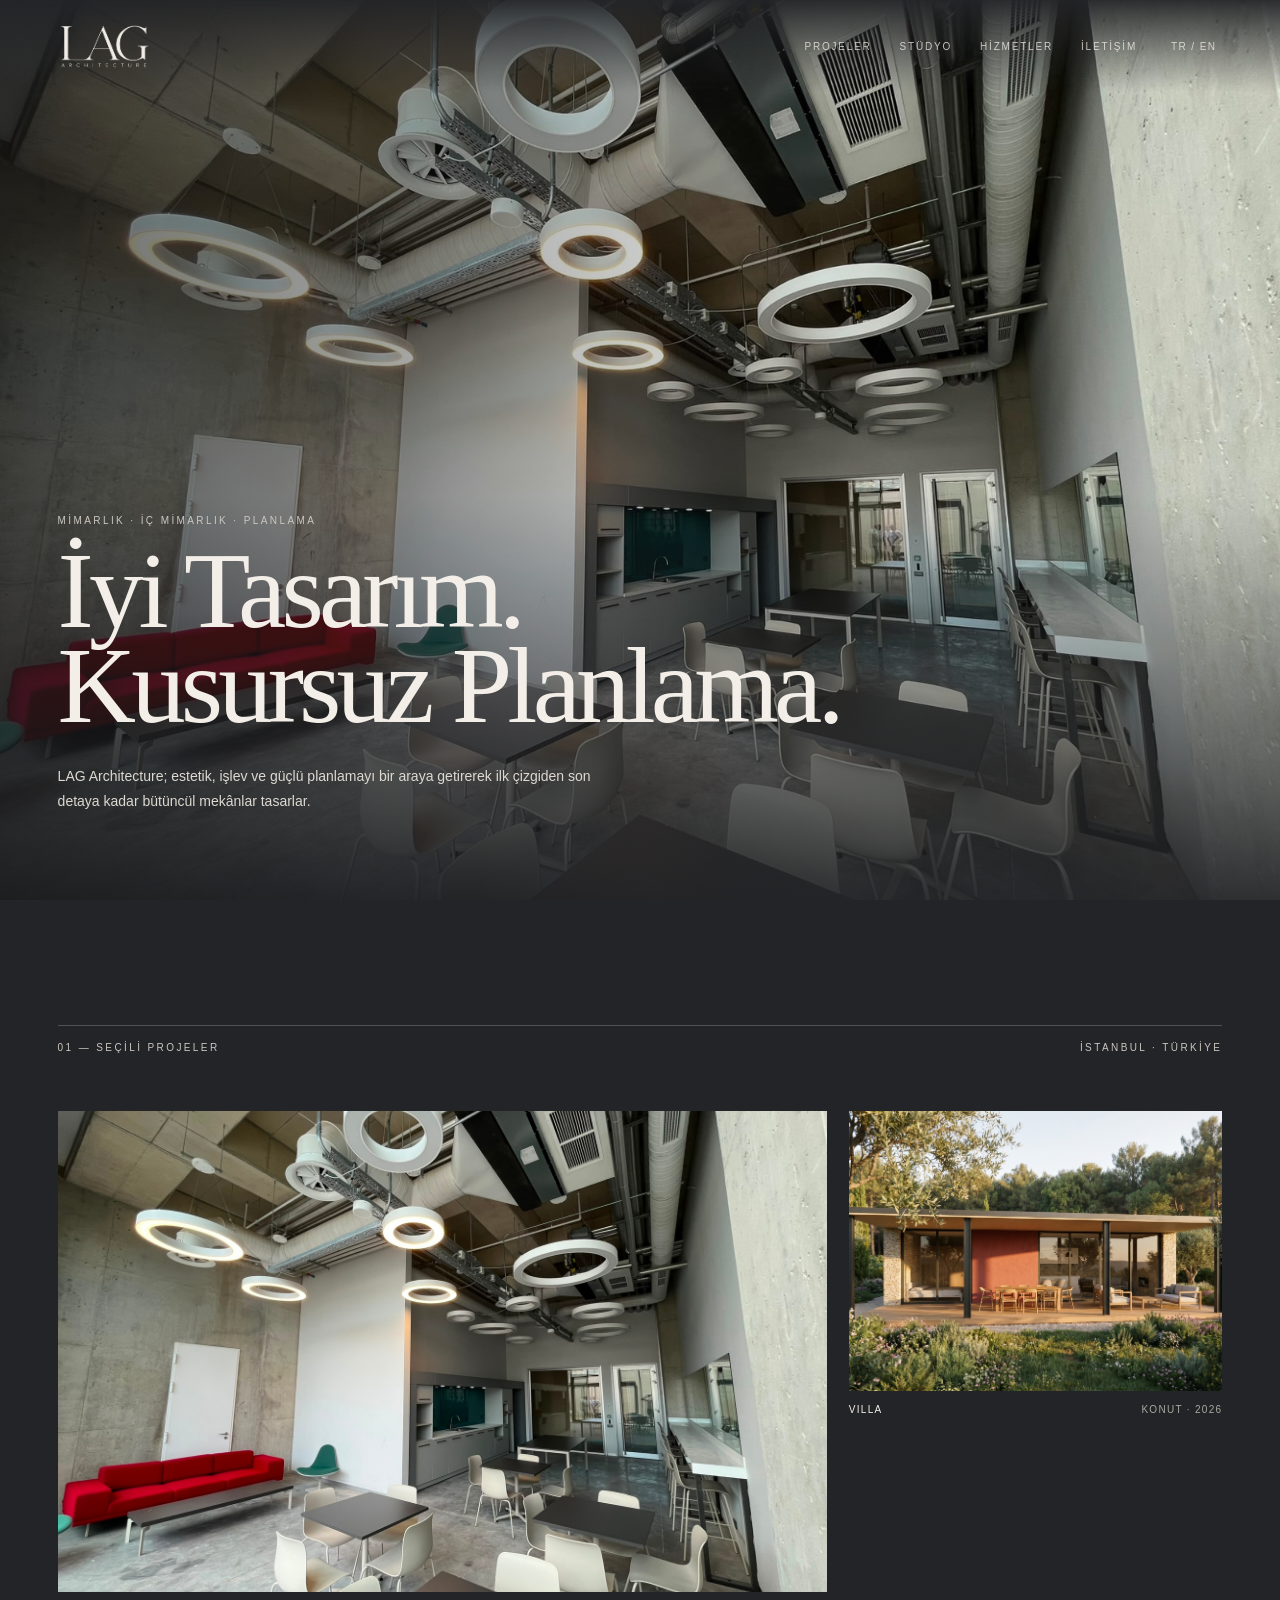
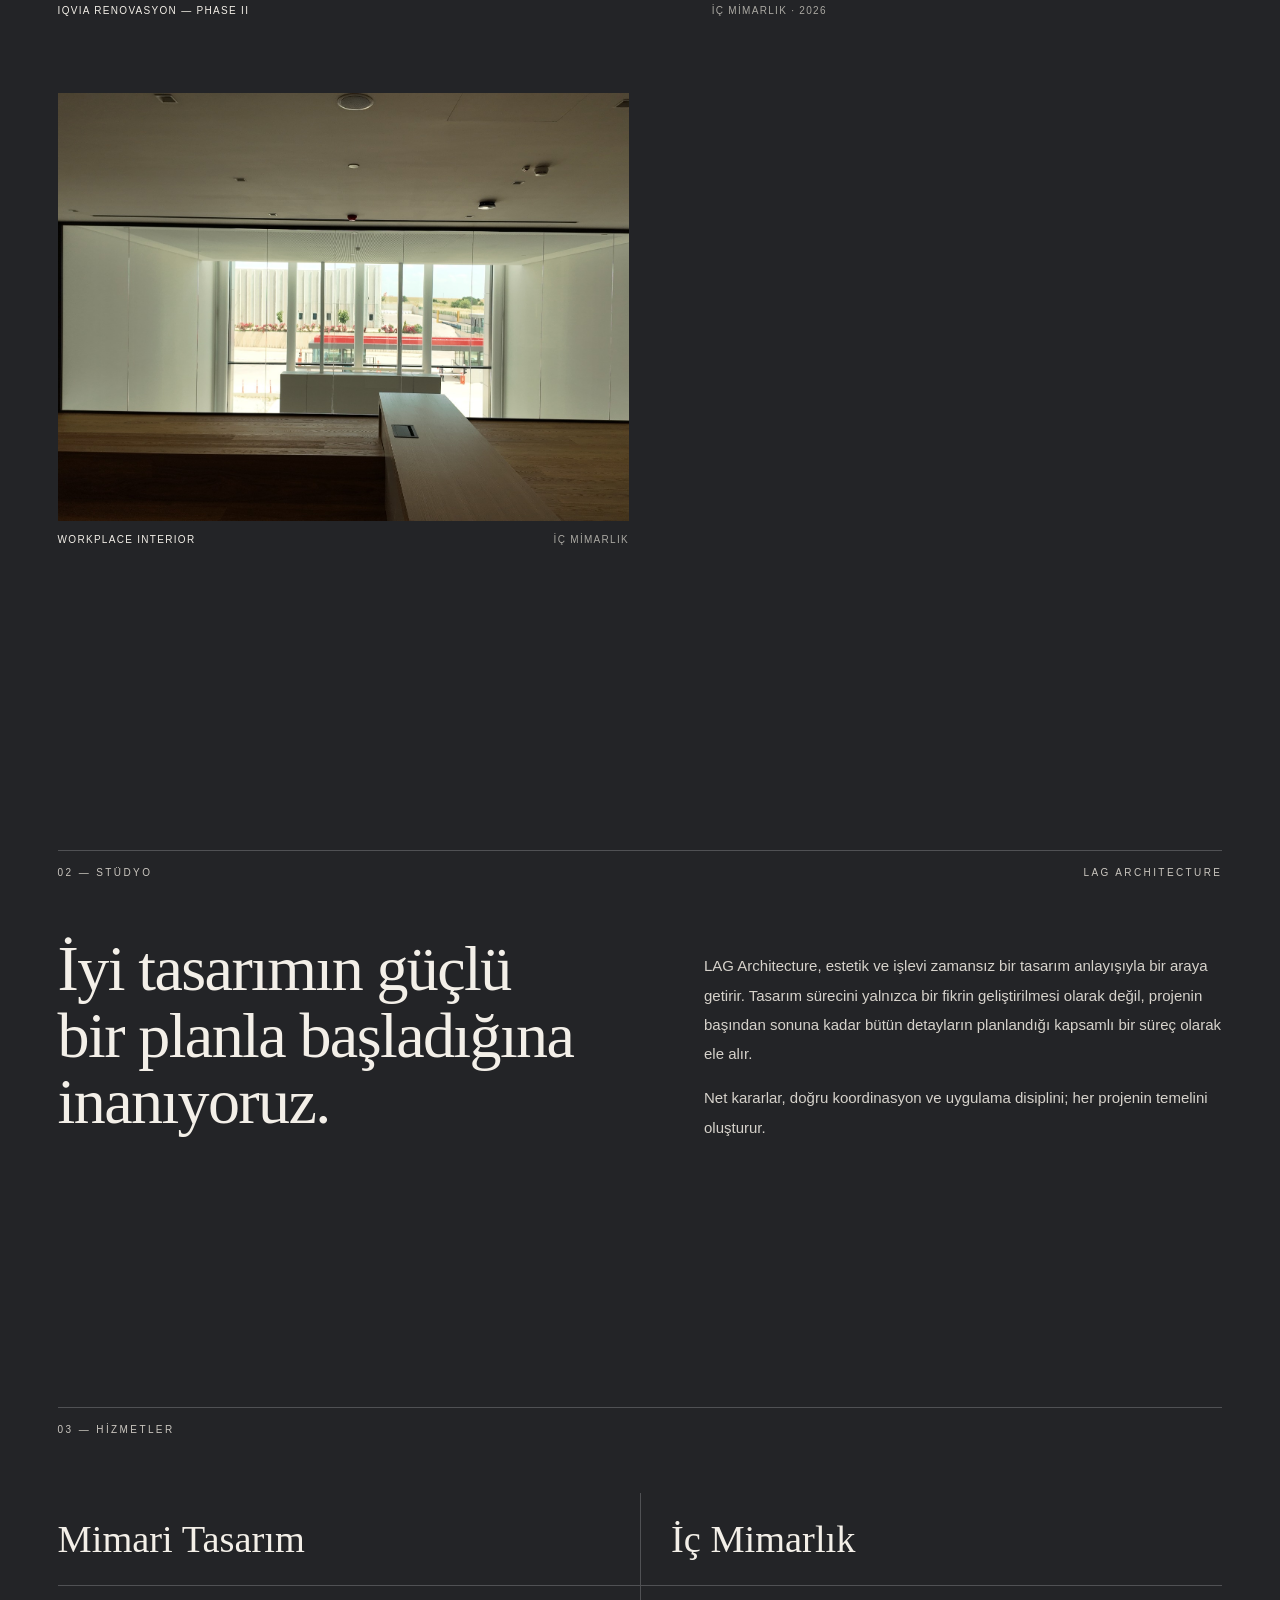
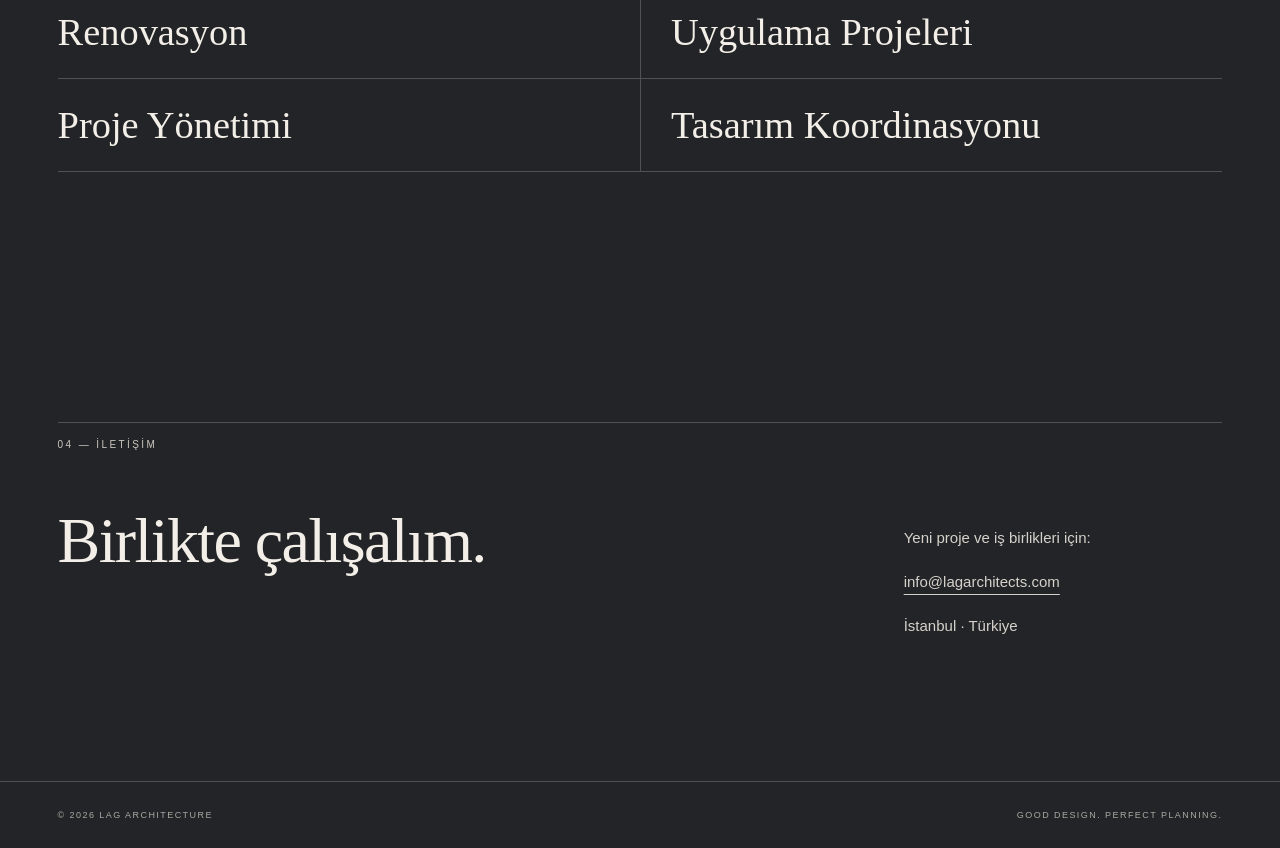
==== index.html @ 7887d141 "Add files via upload" ====
<!doctype html><html lang="tr"><head><meta charset="utf-8"><meta name="viewport" content="width=device-width,initial-scale=1"><title>LAG Architecture — İyi Tasarım. Kusursuz Planlama.</title><meta name="description" content="LAG Architecture — mimari tasarım, iç mimarlık, renovasyon ve proje yönetimi."><link rel="stylesheet" href="styles.css"></head><body>
<header><a class="brand" href="#top"><img src="assets/logo.png" alt="LAG Architecture"></a><nav class="nav"><a href="#projects" data-tr="PROJELER" data-en="PROJECTS">PROJELER</a><a href="#studio" data-tr="STÜDYO" data-en="STUDIO">STÜDYO</a><a href="#services" data-tr="HİZMETLER" data-en="SERVICES">HİZMETLER</a><a href="#contact" data-tr="İLETİŞİM" data-en="CONTACT">İLETİŞİM</a><button class="lang" id="lang">TR / EN</button></nav></header>
<main id="top"><section class="hero"><div class="hero-copy"><div class="kicker" data-tr="MİMARLIK · İÇ MİMARLIK · PLANLAMA" data-en="ARCHITECTURE · INTERIORS · PLANNING">MİMARLIK · İÇ MİMARLIK · PLANLAMA</div><h1 data-tr="İyi Tasarım.<br>Kusursuz Planlama." data-en="Good Design.<br>Perfect Planning.">İyi Tasarım.<br>Kusursuz Planlama.</h1><p data-tr="LAG Architecture; estetik, işlev ve güçlü planlamayı bir araya getirerek ilk çizgiden son detaya kadar bütüncül mekânlar tasarlar." data-en="LAG Architecture brings together aesthetics, function and precise planning to create spaces considered from the first line to the final detail.">LAG Architecture; estetik, işlev ve güçlü planlamayı bir araya getirerek ilk çizgiden son detaya kadar bütüncül mekânlar tasarlar.</p></div></section>
<section class="section" id="projects"><div class="section-head"><span class="label" data-tr="01 — SEÇİLİ PROJELER" data-en="01 — SELECTED PROJECTS">01 — SEÇİLİ PROJELER</span><span class="label">İSTANBUL · TÜRKİYE</span></div><div class="grid">
<a class="project" href="projects/iqvia.html"><figure><img src="assets/iqvia.jpg" alt="IQVIA Renovasyon Projesi"></figure><div class="meta"><span>IQVIA RENOVASYON — PHASE II</span><span data-tr="İÇ MİMARLIK · 2026" data-en="INTERIOR ARCHITECTURE · 2026">İÇ MİMARLIK · 2026</span></div></a>
<a class="project" href="projects/villa.html"><figure><img src="assets/villa.jpg" alt="Villa"></figure><div class="meta"><span>VILLA</span><span data-tr="KONUT · 2026" data-en="RESIDENTIAL · 2026">KONUT · 2026</span></div></a>
<a class="project" href="projects/workplace.html"><figure><img src="assets/interior.jpg" alt="Çalışma alanı"></figure><div class="meta"><span>WORKPLACE INTERIOR</span><span data-tr="İÇ MİMARLIK" data-en="INTERIOR ARCHITECTURE">İÇ MİMARLIK</span></div></a></div></section>
<section class="section" id="studio"><div class="section-head"><span class="label" data-tr="02 — STÜDYO" data-en="02 — STUDIO">02 — STÜDYO</span><span class="label">LAG ARCHITECTURE</span></div><div class="studio"><div class="display" data-tr="İyi tasarımın güçlü bir planla başladığına inanıyoruz." data-en="We believe good design begins with a clear plan.">İyi tasarımın güçlü bir planla başladığına inanıyoruz.</div><div class="copy"><p data-tr="LAG Architecture, estetik ve işlevi zamansız bir tasarım anlayışıyla bir araya getirir. Tasarım sürecini yalnızca bir fikrin geliştirilmesi olarak değil, projenin başından sonuna kadar bütün detayların planlandığı kapsamlı bir süreç olarak ele alır." data-en="LAG Architecture combines aesthetics and function through a timeless approach to design. We see design not only as developing an idea, but as a comprehensive process in which every detail is planned from beginning to completion.">LAG Architecture, estetik ve işlevi zamansız bir tasarım anlayışıyla bir araya getirir. Tasarım sürecini yalnızca bir fikrin geliştirilmesi olarak değil, projenin başından sonuna kadar bütün detayların planlandığı kapsamlı bir süreç olarak ele alır.</p><p data-tr="Net kararlar, doğru koordinasyon ve uygulama disiplini; her projenin temelini oluşturur." data-en="Clear decisions, precise coordination and disciplined execution form the foundation of every project.">Net kararlar, doğru koordinasyon ve uygulama disiplini; her projenin temelini oluşturur.</p></div></div></section>
<section class="section" id="services"><div class="section-head"><span class="label" data-tr="03 — HİZMETLER" data-en="03 — SERVICES">03 — HİZMETLER</span></div><div class="services"><div class="service" data-tr="Mimari Tasarım" data-en="Architecture">Mimari Tasarım</div><div class="service" data-tr="İç Mimarlık" data-en="Interior Architecture">İç Mimarlık</div><div class="service" data-tr="Renovasyon" data-en="Renovation">Renovasyon</div><div class="service" data-tr="Uygulama Projeleri" data-en="Construction Documentation">Uygulama Projeleri</div><div class="service" data-tr="Proje Yönetimi" data-en="Project Management">Proje Yönetimi</div><div class="service" data-tr="Tasarım Koordinasyonu" data-en="Design Coordination">Tasarım Koordinasyonu</div></div></section>
<section class="section" id="contact"><div class="section-head"><span class="label" data-tr="04 — İLETİŞİM" data-en="04 — CONTACT">04 — İLETİŞİM</span></div><div class="contact"><div class="display" data-tr="Birlikte çalışalım." data-en="Let's work together.">Birlikte çalışalım.</div><div class="copy"><p data-tr="Yeni proje ve iş birlikleri için:" data-en="For new projects and collaborations:">Yeni proje ve iş birlikleri için:</p><p><a href="mailto:info@lagarchitects.com">info@lagarchitects.com</a></p><p>İstanbul · Türkiye</p></div></div></section></main><footer class="footer"><span>© 2026 LAG ARCHITECTURE</span><span>GOOD DESIGN. PERFECT PLANNING.</span></footer><script src="site.js"></script></body></html>
---- styles.css ----
:root{--bg:#232427;--paper:#f3efe8;--muted:#aaa8a2;--line:#505154;--pad:4.5vw}*{box-sizing:border-box}html{scroll-behavior:smooth}body{margin:0;background:var(--bg);color:var(--paper);font-family:Arial,Helvetica,sans-serif;font-weight:300}a{color:inherit;text-decoration:none}img{max-width:100%;display:block}header{position:fixed;inset:0 0 auto;z-index:20;height:92px;padding:0 var(--pad);display:flex;align-items:center;justify-content:space-between;background:linear-gradient(180deg,rgba(35,36,39,.95),rgba(35,36,39,0))}.brand{display:flex;align-items:center;gap:14px}.brand img{width:92px;height:72px;object-fit:contain}.nav{display:flex;gap:28px;align-items:center;font-size:10px;letter-spacing:.18em;text-transform:uppercase}.nav a,.lang{opacity:.78}.nav a:hover,.lang:hover{opacity:1}.lang{border:0;background:none;color:inherit;cursor:pointer;font-size:10px;letter-spacing:.14em}.hero{height:100svh;min-height:680px;position:relative;background:url('assets/iqvia.jpg') center/cover}.hero:before{content:"";position:absolute;inset:0;background:linear-gradient(90deg,rgba(20,20,22,.65),rgba(20,20,22,.06) 70%),linear-gradient(0deg,rgba(35,36,39,.92),transparent 45%)}.hero-copy{position:absolute;left:var(--pad);bottom:8vh;max-width:1050px}.kicker,.label{font-size:10px;letter-spacing:.24em;text-transform:uppercase;color:#cbc7c0}.hero h1{font-family:Georgia,serif;font-weight:400;font-size:clamp(48px,8.5vw,128px);letter-spacing:-.045em;line-height:.87;margin:18px 0 30px}.hero p{max-width:560px;line-height:1.8;font-size:14px;color:#ddd9d2}.section{padding:125px var(--pad)}.section-head{display:flex;justify-content:space-between;border-top:1px solid var(--line);padding-top:16px;margin-bottom:58px}.display{font-family:Georgia,serif;font-weight:400;font-size:clamp(34px,5vw,74px);line-height:1.04;letter-spacing:-.025em}.intro{max-width:1000px}.grid{display:grid;grid-template-columns:repeat(12,1fr);gap:22px}.project{grid-column:span 6;margin-bottom:55px}.project:nth-child(3n+1){grid-column:span 8}.project:nth-child(3n+2){grid-column:span 4}.project figure{margin:0;overflow:hidden;background:#1d1e20}.project img{width:100%;aspect-ratio:4/3;object-fit:cover;transition:transform .6s ease,opacity .3s}.project:nth-child(3n+1) img{aspect-ratio:16/10}.project:hover img{transform:scale(1.018);opacity:.88}.meta{display:flex;justify-content:space-between;gap:20px;margin-top:13px;font-size:10px;letter-spacing:.13em;text-transform:uppercase}.meta span:last-child{color:var(--muted);text-align:right}.studio{display:grid;grid-template-columns:1fr 1fr;gap:10vw}.copy{font-size:15px;line-height:1.95;color:#d6d2cb}.services{display:grid;grid-template-columns:1fr 1fr}.service{padding:24px 0;border-bottom:1px solid var(--line);font-family:Georgia,serif;font-size:clamp(22px,3vw,42px)}.service:nth-child(odd){padding-right:30px}.service:nth-child(even){padding-left:30px;border-left:1px solid var(--line)}.contact{display:grid;grid-template-columns:1.4fr .6fr;gap:8vw}.contact a{text-decoration:underline;text-underline-offset:7px}.footer{border-top:1px solid var(--line);padding:28px var(--pad);display:flex;justify-content:space-between;font-size:9px;letter-spacing:.16em;color:var(--muted)}
.project-hero{padding:180px var(--pad) 70px}.project-hero h1{margin:15px 0 28px}.facts{display:flex;gap:35px;flex-wrap:wrap;font-size:10px;letter-spacing:.15em;text-transform:uppercase;color:var(--muted)}.cover{width:100%;height:min(76vw,900px);object-fit:cover}.project-body{display:grid;grid-template-columns:.7fr 1.3fr;gap:10vw}.gallery{padding:0 var(--pad) 120px;display:grid;grid-template-columns:1fr 1fr;gap:22px}.gallery img{width:100%;height:auto}.gallery img:nth-child(3n+1){grid-column:1/-1}.back{display:inline-block;margin-top:30px;font-size:10px;letter-spacing:.18em;text-transform:uppercase}
@media(max-width:760px){:root{--pad:5.5vw}header{height:74px}.brand img{width:70px;height:54px}.brand span{display:none}.nav{gap:12px}.nav a:nth-child(2),.nav a:nth-child(3){display:none}.hero{min-height:620px}.section{padding:90px var(--pad)}.section-head{margin-bottom:40px}.grid,.studio,.services,.contact,.project-body{display:block}.project,.project:nth-child(n){margin-bottom:45px}.project img,.project:nth-child(n) img{aspect-ratio:4/3}.studio>*+*{margin-top:35px}.service:nth-child(n){padding:20px 0;border-left:0}.contact>*+*{margin-top:55px}.gallery{grid-template-columns:1fr;gap:12px;padding-bottom:80px}.gallery img:nth-child(n){grid-column:auto}.footer{flex-direction:column;gap:12px}}
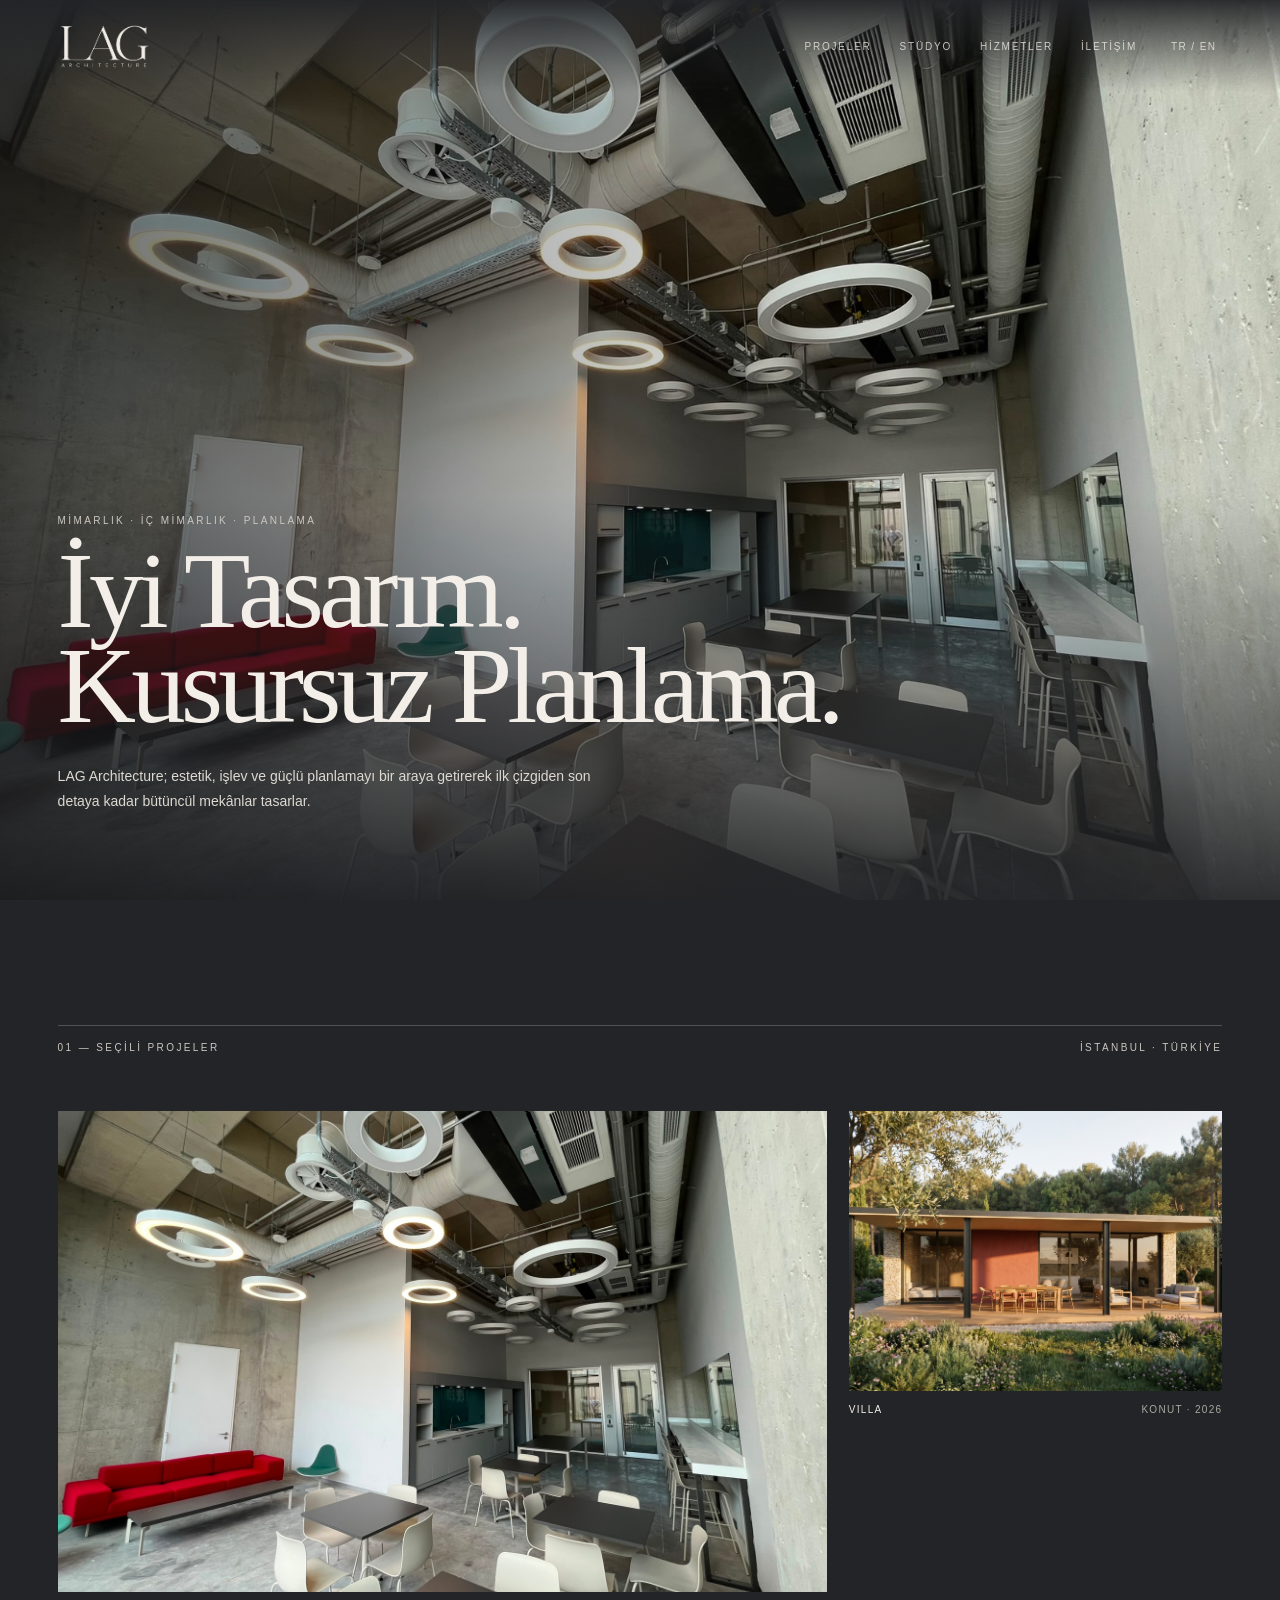
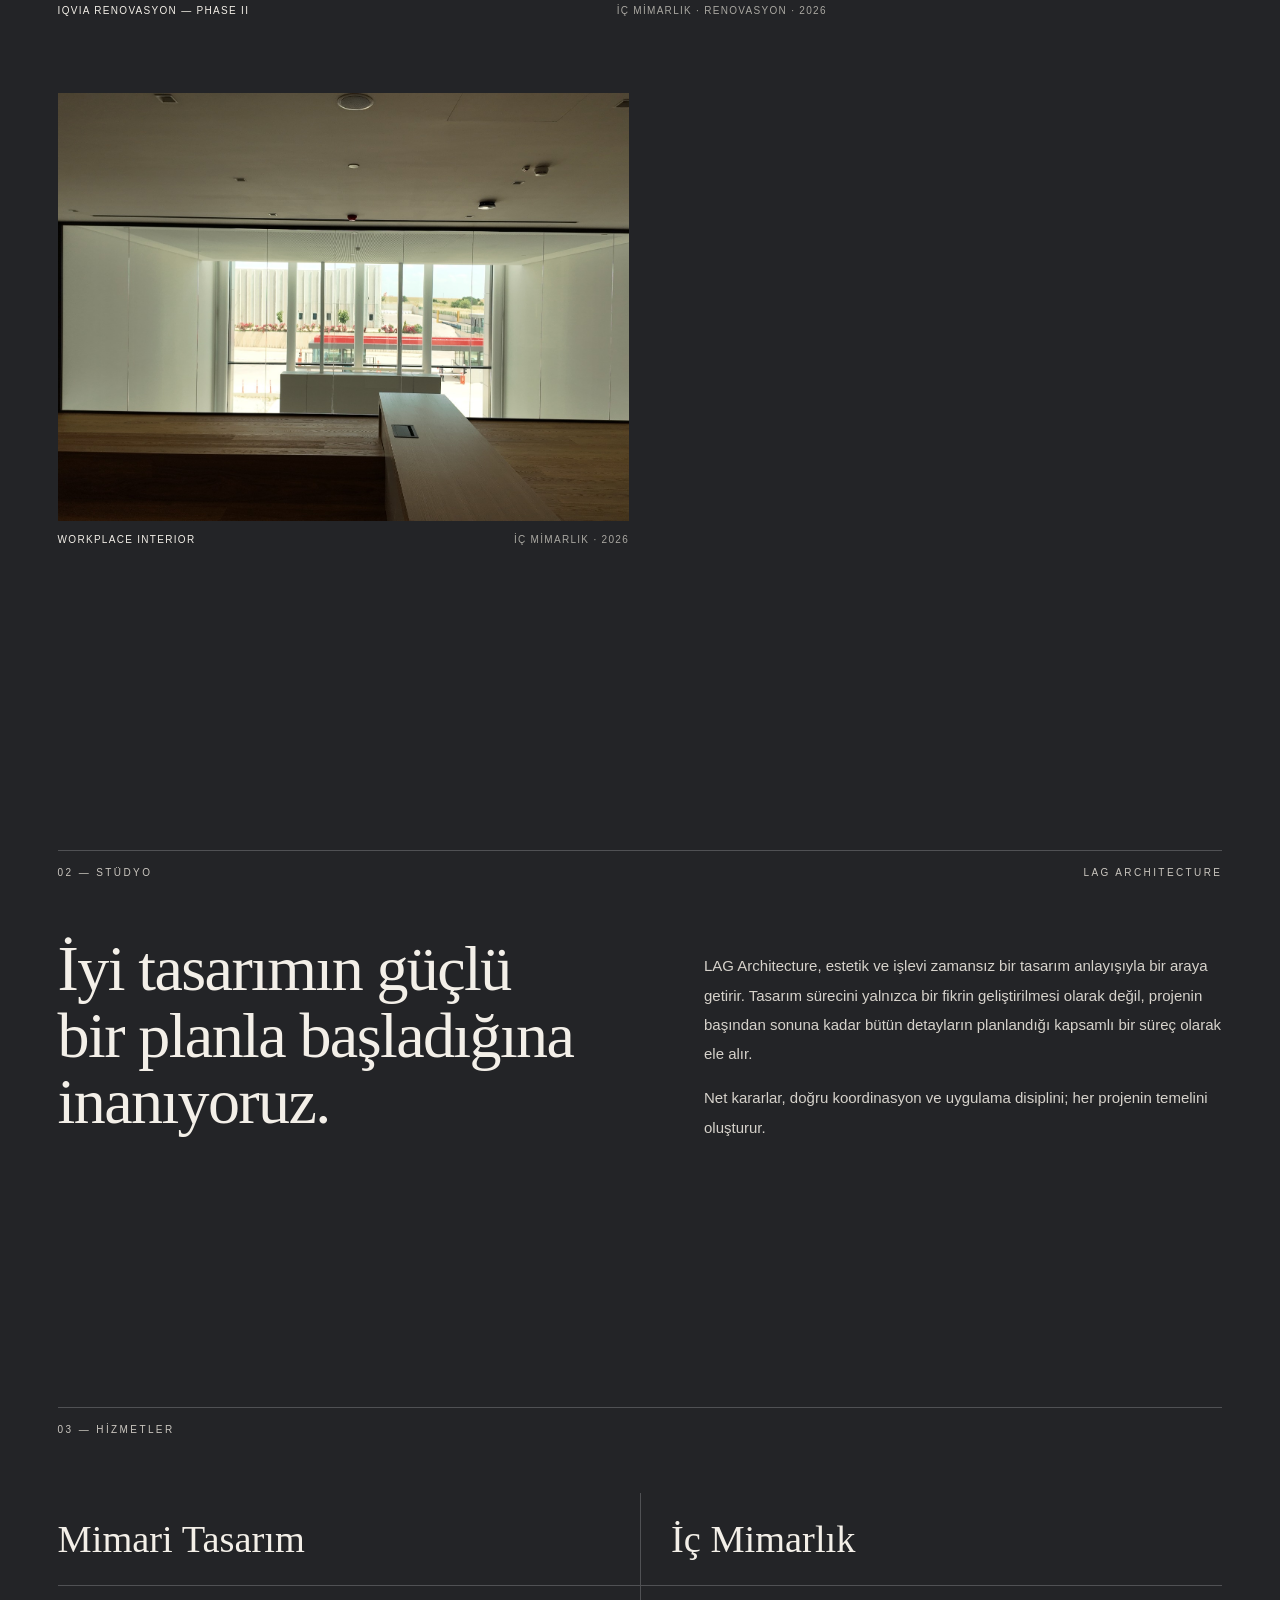
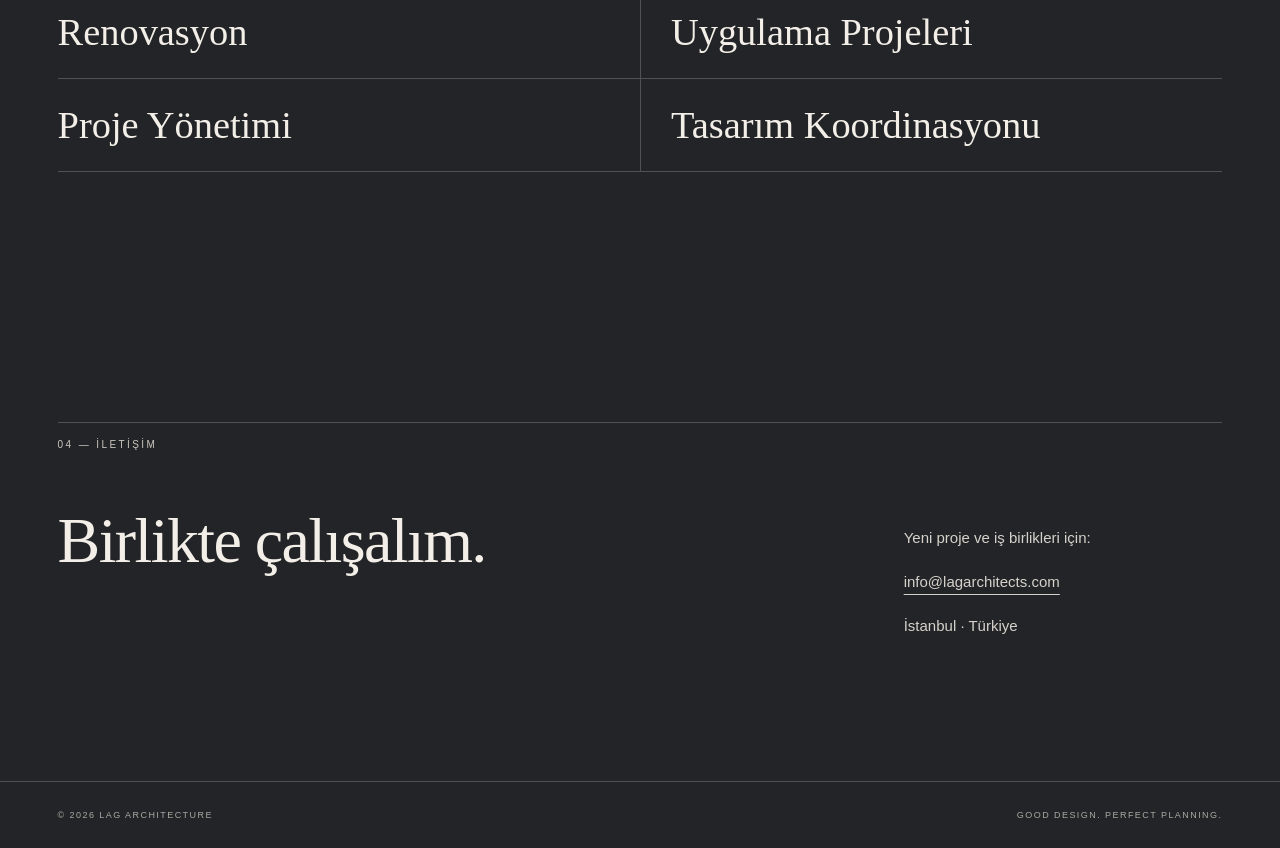
==== commit 27d43e3e: "Add files via upload" ====
--- a/index.html
+++ b/index.html
@@ -1,10 +1,71 @@
-<!doctype html><html lang="tr"><head><meta charset="utf-8"><meta name="viewport" content="width=device-width,initial-scale=1"><title>LAG Architecture — İyi Tasarım. Kusursuz Planlama.</title><meta name="description" content="LAG Architecture — mimari tasarım, iç mimarlık, renovasyon ve proje yönetimi."><link rel="stylesheet" href="styles.css"></head><body>
-<header><a class="brand" href="#top"><img src="assets/logo.png" alt="LAG Architecture"></a><nav class="nav"><a href="#projects" data-tr="PROJELER" data-en="PROJECTS">PROJELER</a><a href="#studio" data-tr="STÜDYO" data-en="STUDIO">STÜDYO</a><a href="#services" data-tr="HİZMETLER" data-en="SERVICES">HİZMETLER</a><a href="#contact" data-tr="İLETİŞİM" data-en="CONTACT">İLETİŞİM</a><button class="lang" id="lang">TR / EN</button></nav></header>
-<main id="top"><section class="hero"><div class="hero-copy"><div class="kicker" data-tr="MİMARLIK · İÇ MİMARLIK · PLANLAMA" data-en="ARCHITECTURE · INTERIORS · PLANNING">MİMARLIK · İÇ MİMARLIK · PLANLAMA</div><h1 data-tr="İyi Tasarım.<br>Kusursuz Planlama." data-en="Good Design.<br>Perfect Planning.">İyi Tasarım.<br>Kusursuz Planlama.</h1><p data-tr="LAG Architecture; estetik, işlev ve güçlü planlamayı bir araya getirerek ilk çizgiden son detaya kadar bütüncül mekânlar tasarlar." data-en="LAG Architecture brings together aesthetics, function and precise planning to create spaces considered from the first line to the final detail.">LAG Architecture; estetik, işlev ve güçlü planlamayı bir araya getirerek ilk çizgiden son detaya kadar bütüncül mekânlar tasarlar.</p></div></section>
-<section class="section" id="projects"><div class="section-head"><span class="label" data-tr="01 — SEÇİLİ PROJELER" data-en="01 — SELECTED PROJECTS">01 — SEÇİLİ PROJELER</span><span class="label">İSTANBUL · TÜRKİYE</span></div><div class="grid">
-<a class="project" href="projects/iqvia.html"><figure><img src="assets/iqvia.jpg" alt="IQVIA Renovasyon Projesi"></figure><div class="meta"><span>IQVIA RENOVASYON — PHASE II</span><span data-tr="İÇ MİMARLIK · 2026" data-en="INTERIOR ARCHITECTURE · 2026">İÇ MİMARLIK · 2026</span></div></a>
-<a class="project" href="projects/villa.html"><figure><img src="assets/villa.jpg" alt="Villa"></figure><div class="meta"><span>VILLA</span><span data-tr="KONUT · 2026" data-en="RESIDENTIAL · 2026">KONUT · 2026</span></div></a>
-<a class="project" href="projects/workplace.html"><figure><img src="assets/interior.jpg" alt="Çalışma alanı"></figure><div class="meta"><span>WORKPLACE INTERIOR</span><span data-tr="İÇ MİMARLIK" data-en="INTERIOR ARCHITECTURE">İÇ MİMARLIK</span></div></a></div></section>
-<section class="section" id="studio"><div class="section-head"><span class="label" data-tr="02 — STÜDYO" data-en="02 — STUDIO">02 — STÜDYO</span><span class="label">LAG ARCHITECTURE</span></div><div class="studio"><div class="display" data-tr="İyi tasarımın güçlü bir planla başladığına inanıyoruz." data-en="We believe good design begins with a clear plan.">İyi tasarımın güçlü bir planla başladığına inanıyoruz.</div><div class="copy"><p data-tr="LAG Architecture, estetik ve işlevi zamansız bir tasarım anlayışıyla bir araya getirir. Tasarım sürecini yalnızca bir fikrin geliştirilmesi olarak değil, projenin başından sonuna kadar bütün detayların planlandığı kapsamlı bir süreç olarak ele alır." data-en="LAG Architecture combines aesthetics and function through a timeless approach to design. We see design not only as developing an idea, but as a comprehensive process in which every detail is planned from beginning to completion.">LAG Architecture, estetik ve işlevi zamansız bir tasarım anlayışıyla bir araya getirir. Tasarım sürecini yalnızca bir fikrin geliştirilmesi olarak değil, projenin başından sonuna kadar bütün detayların planlandığı kapsamlı bir süreç olarak ele alır.</p><p data-tr="Net kararlar, doğru koordinasyon ve uygulama disiplini; her projenin temelini oluşturur." data-en="Clear decisions, precise coordination and disciplined execution form the foundation of every project.">Net kararlar, doğru koordinasyon ve uygulama disiplini; her projenin temelini oluşturur.</p></div></div></section>
-<section class="section" id="services"><div class="section-head"><span class="label" data-tr="03 — HİZMETLER" data-en="03 — SERVICES">03 — HİZMETLER</span></div><div class="services"><div class="service" data-tr="Mimari Tasarım" data-en="Architecture">Mimari Tasarım</div><div class="service" data-tr="İç Mimarlık" data-en="Interior Architecture">İç Mimarlık</div><div class="service" data-tr="Renovasyon" data-en="Renovation">Renovasyon</div><div class="service" data-tr="Uygulama Projeleri" data-en="Construction Documentation">Uygulama Projeleri</div><div class="service" data-tr="Proje Yönetimi" data-en="Project Management">Proje Yönetimi</div><div class="service" data-tr="Tasarım Koordinasyonu" data-en="Design Coordination">Tasarım Koordinasyonu</div></div></section>
-<section class="section" id="contact"><div class="section-head"><span class="label" data-tr="04 — İLETİŞİM" data-en="04 — CONTACT">04 — İLETİŞİM</span></div><div class="contact"><div class="display" data-tr="Birlikte çalışalım." data-en="Let's work together.">Birlikte çalışalım.</div><div class="copy"><p data-tr="Yeni proje ve iş birlikleri için:" data-en="For new projects and collaborations:">Yeni proje ve iş birlikleri için:</p><p><a href="mailto:info@lagarchitects.com">info@lagarchitects.com</a></p><p>İstanbul · Türkiye</p></div></div></section></main><footer class="footer"><span>© 2026 LAG ARCHITECTURE</span><span>GOOD DESIGN. PERFECT PLANNING.</span></footer><script src="site.js"></script></body></html>
+<!doctype html>
+<html lang="tr">
+<head>
+  <meta charset="utf-8">
+  <meta name="viewport" content="width=device-width,initial-scale=1">
+  <title>LAG Architecture — İyi Tasarım. Kusursuz Planlama.</title>
+  <meta name="description" content="LAG Architecture — mimari tasarım, iç mimarlık, renovasyon ve proje yönetimi.">
+  <link rel="stylesheet" href="styles.css">
+</head>
+<body>
+<header>
+  <a class="brand" href="#top"><img id="site-logo" src="assets/logo.png" alt="LAG Architecture"></a>
+  <nav class="nav">
+    <a href="#projects" data-i18n="nav_projects">PROJELER</a>
+    <a href="#studio" data-i18n="nav_studio">STÜDYO</a>
+    <a href="#services" data-i18n="nav_services">HİZMETLER</a>
+    <a href="#contact" data-i18n="nav_contact">İLETİŞİM</a>
+    <button class="lang" id="lang">TR / EN</button>
+  </nav>
+</header>
+<main id="top">
+  <section class="hero" id="hero">
+    <div class="hero-copy">
+      <div class="kicker" id="hero-kicker">MİMARLIK · İÇ MİMARLIK · PLANLAMA</div>
+      <h1 id="hero-title">İyi Tasarım.<br>Kusursuz Planlama.</h1>
+      <p id="hero-description"></p>
+    </div>
+  </section>
+
+  <section class="section" id="projects">
+    <div class="section-head">
+      <span class="label" data-i18n="selected_projects">01 — SEÇİLİ PROJELER</span>
+      <span class="label" id="projects-location"></span>
+    </div>
+    <div class="grid" id="projects-grid"></div>
+  </section>
+
+  <section class="section" id="studio">
+    <div class="section-head">
+      <span class="label" data-i18n="studio_label">02 — STÜDYO</span>
+      <span class="label">LAG ARCHITECTURE</span>
+    </div>
+    <div class="studio">
+      <div class="display" id="studio-heading"></div>
+      <div class="copy"><p id="studio-body-1"></p><p id="studio-body-2"></p></div>
+    </div>
+  </section>
+
+  <section class="section" id="services">
+    <div class="section-head"><span class="label" data-i18n="services_label">03 — HİZMETLER</span></div>
+    <div class="services" id="services-list"></div>
+  </section>
+
+  <section class="section" id="contact">
+    <div class="section-head"><span class="label" data-i18n="contact_label">04 — İLETİŞİM</span></div>
+    <div class="contact">
+      <div class="display" id="contact-heading"></div>
+      <div class="copy">
+        <p id="contact-intro"></p>
+        <p><a id="contact-email" href="mailto:info@lagarchitects.com">info@lagarchitects.com</a></p>
+        <p id="contact-phone-wrap" hidden><a id="contact-phone"></a></p>
+        <p id="contact-instagram-wrap" hidden><a id="contact-instagram" target="_blank" rel="noopener">Instagram</a></p>
+        <p id="contact-location"></p>
+      </div>
+    </div>
+  </section>
+</main>
+<footer class="footer"><span>© 2026 LAG ARCHITECTURE</span><span id="footer-tagline">GOOD DESIGN. PERFECT PLANNING.</span></footer>
+<script src="site.js"></script>
+</body>
+</html>
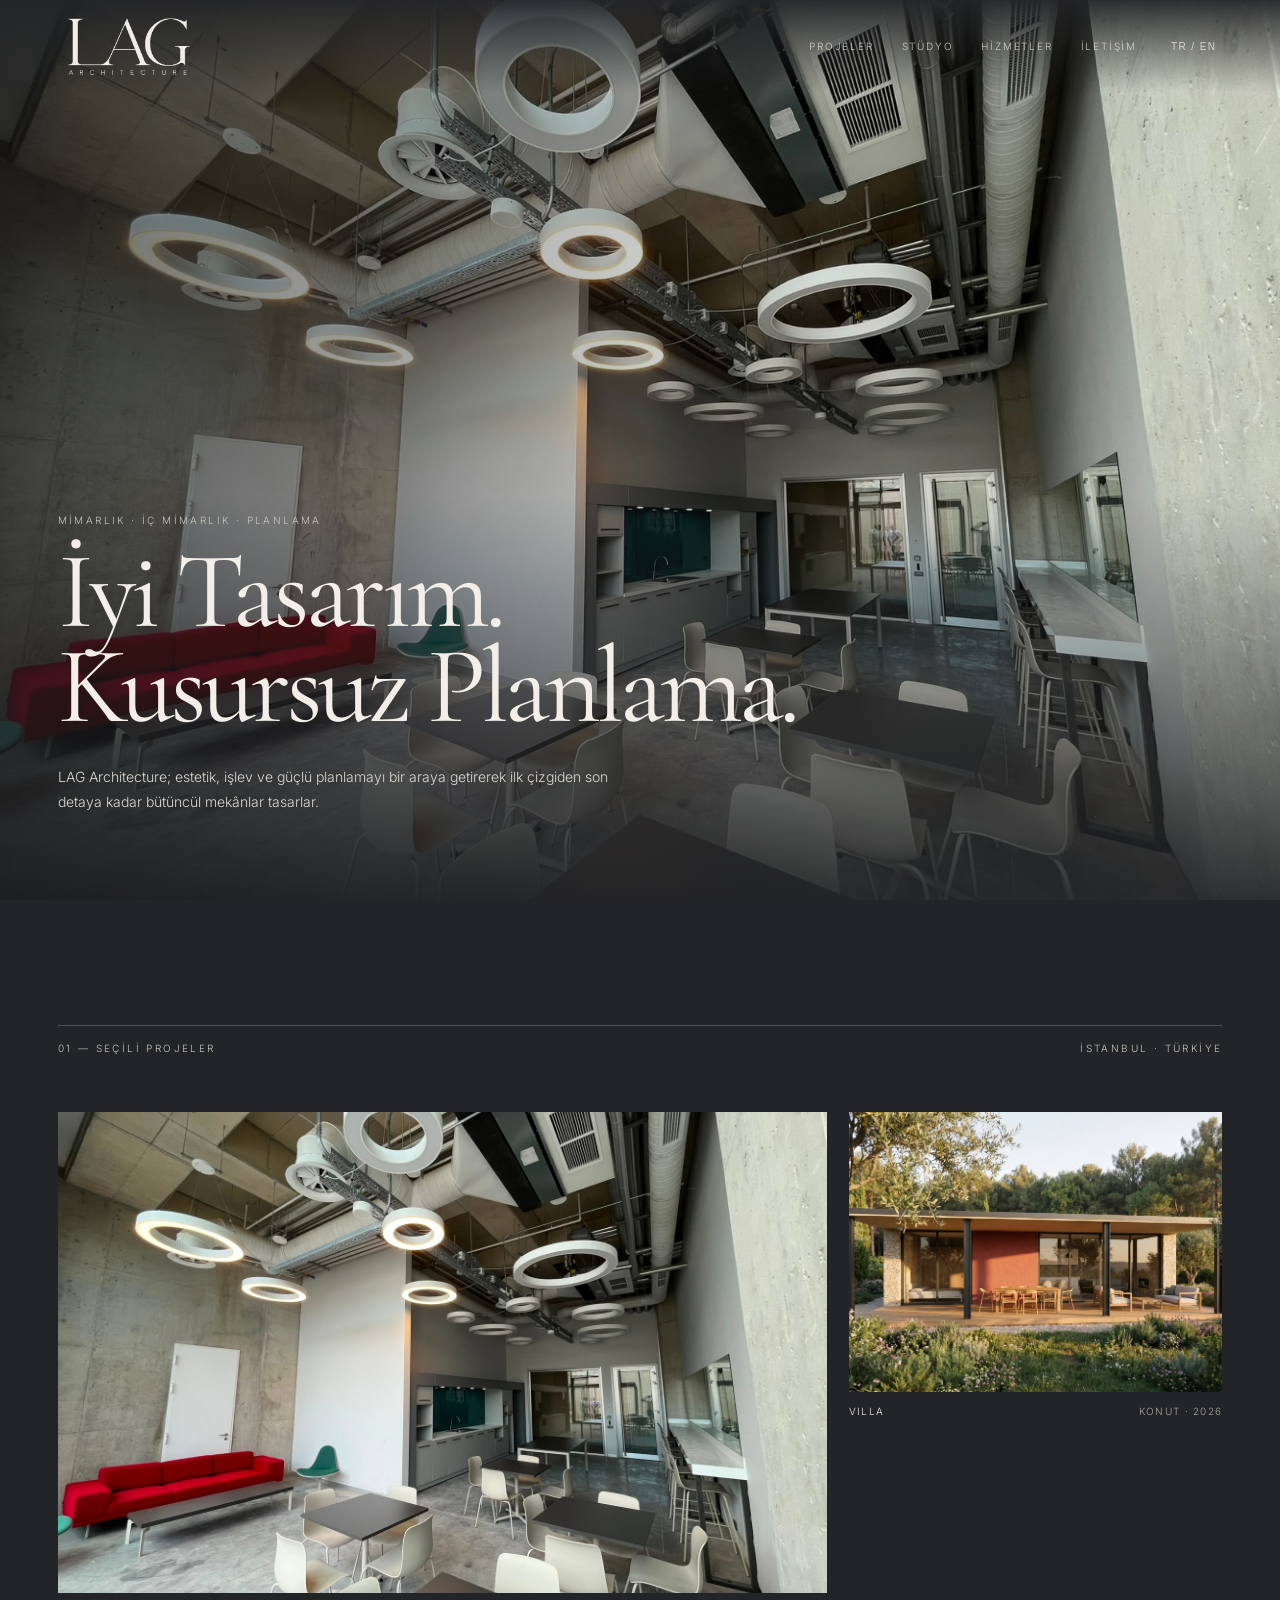
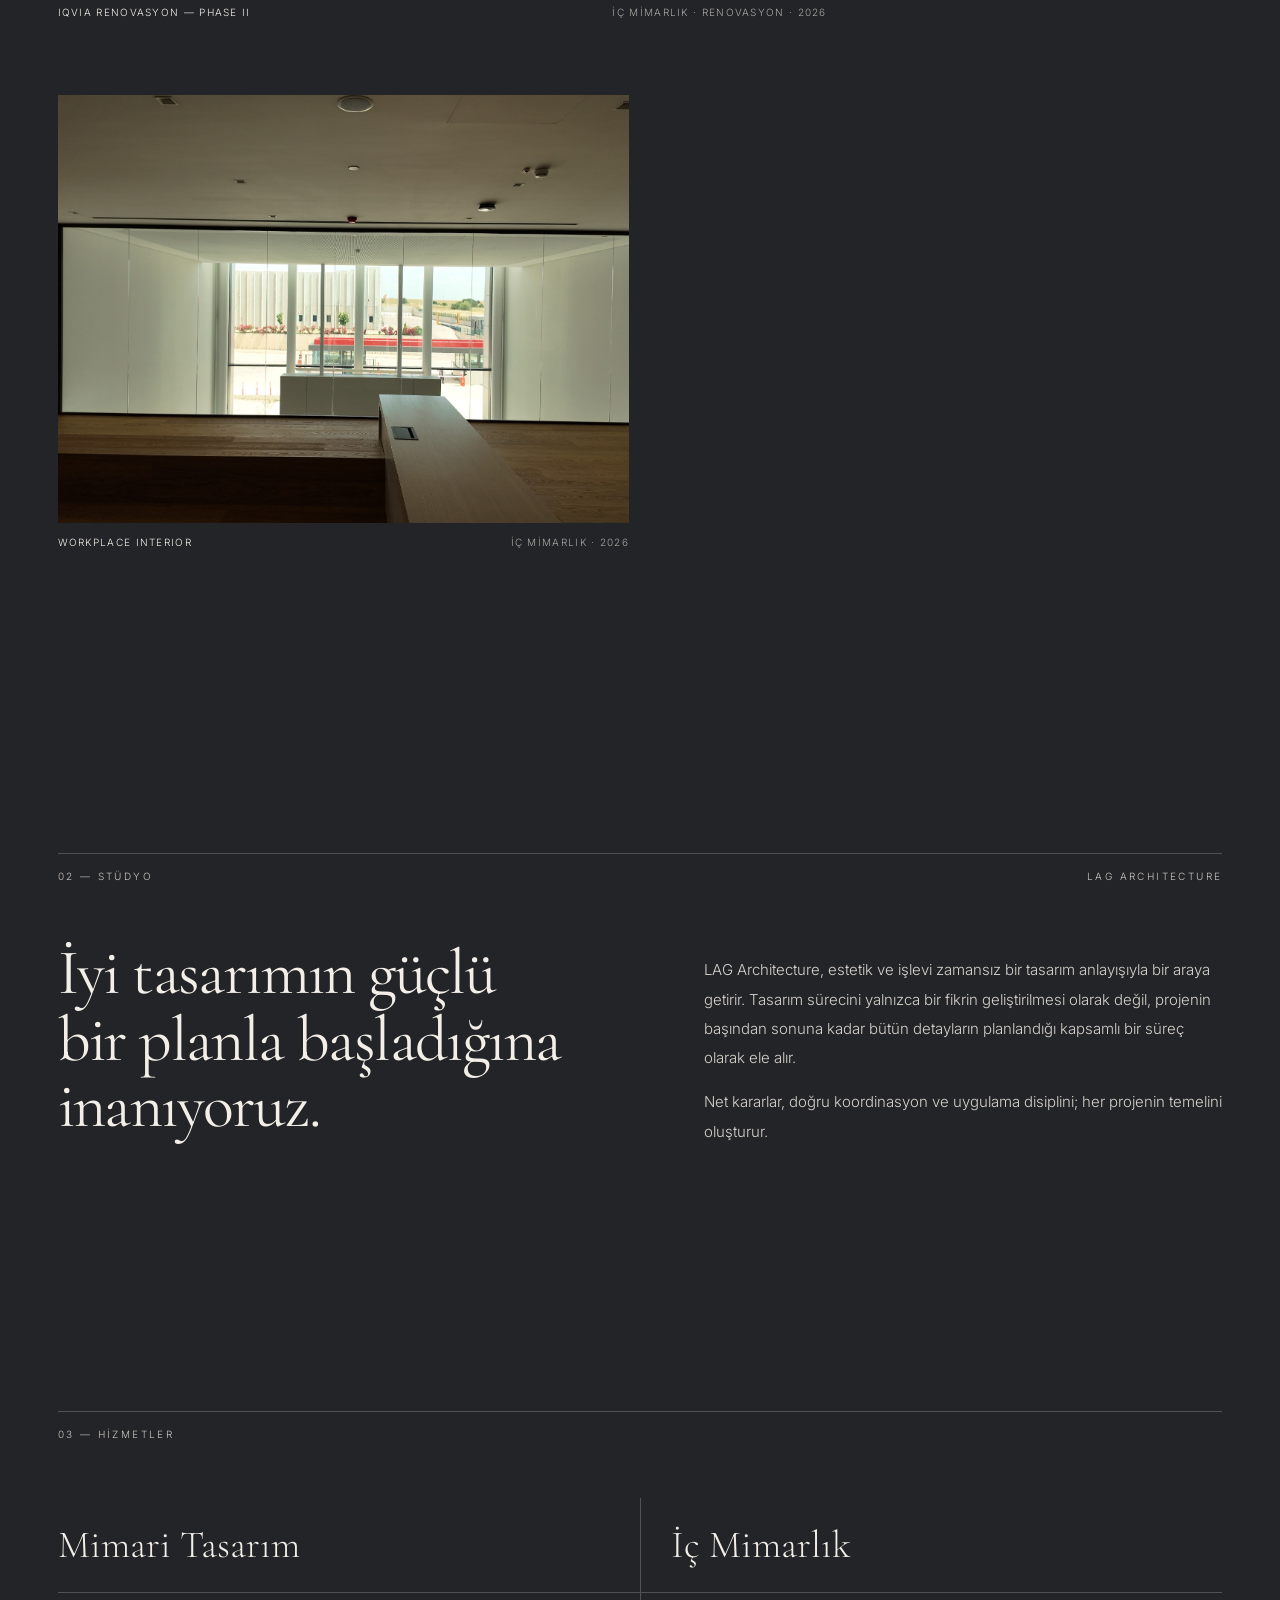
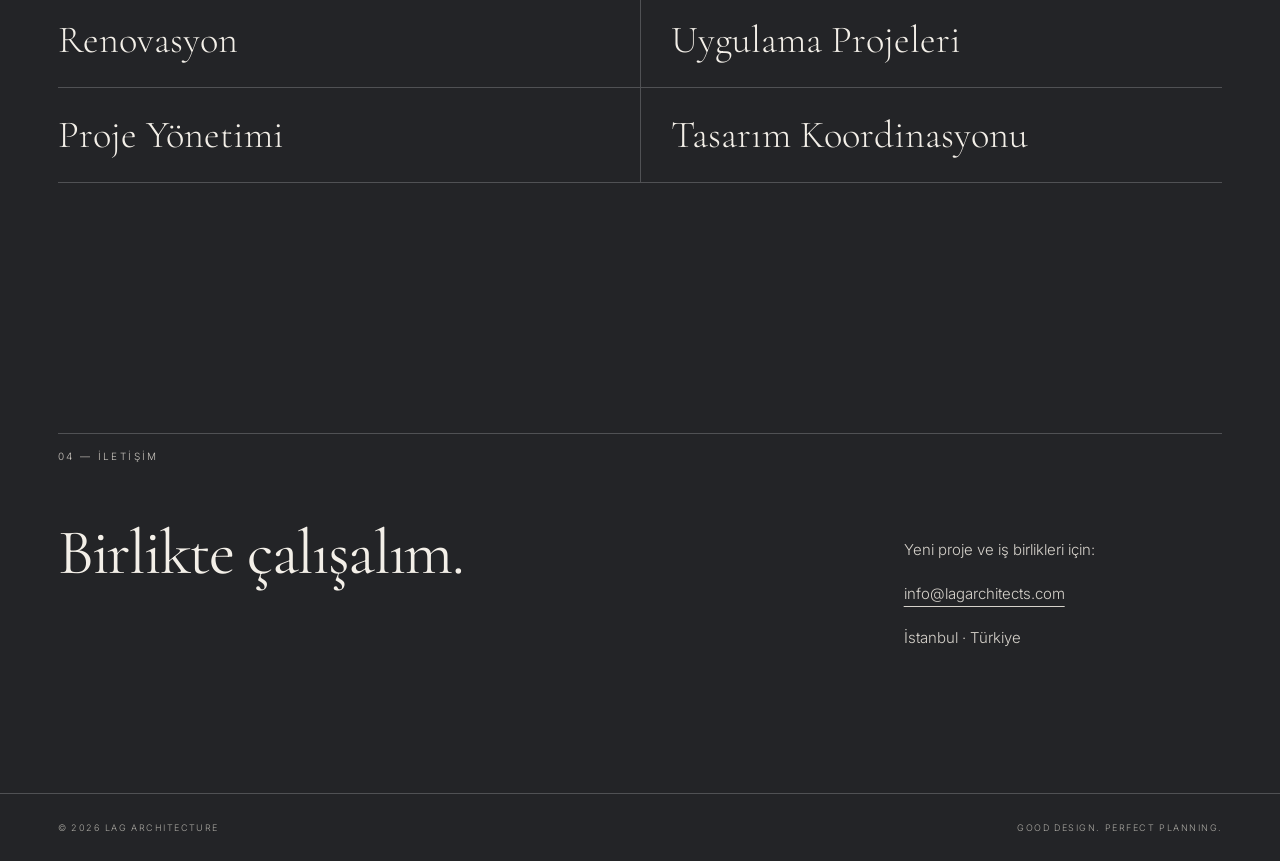
==== commit 5fd37597: "Add files via upload" ====
--- a/index.html
+++ b/index.html
@@ -66,6 +66,7 @@
   </section>
 </main>
 <footer class="footer"><span>© 2026 LAG ARCHITECTURE</span><span id="footer-tagline">GOOD DESIGN. PERFECT PLANNING.</span></footer>
+<script src="design.js"></script>
 <script src="site.js"></script>
 </body>
 </html>
--- a/styles.css
+++ b/styles.css
@@ -1,3 +1,3 @@
-:root{--bg:#232427;--paper:#f3efe8;--muted:#aaa8a2;--line:#505154;--pad:4.5vw}*{box-sizing:border-box}html{scroll-behavior:smooth}body{margin:0;background:var(--bg);color:var(--paper);font-family:Arial,Helvetica,sans-serif;font-weight:300}a{color:inherit;text-decoration:none}img{max-width:100%;display:block}header{position:fixed;inset:0 0 auto;z-index:20;height:92px;padding:0 var(--pad);display:flex;align-items:center;justify-content:space-between;background:linear-gradient(180deg,rgba(35,36,39,.95),rgba(35,36,39,0))}.brand{display:flex;align-items:center;gap:14px}.brand img{width:92px;height:72px;object-fit:contain}.nav{display:flex;gap:28px;align-items:center;font-size:10px;letter-spacing:.18em;text-transform:uppercase}.nav a,.lang{opacity:.78}.nav a:hover,.lang:hover{opacity:1}.lang{border:0;background:none;color:inherit;cursor:pointer;font-size:10px;letter-spacing:.14em}.hero{height:100svh;min-height:680px;position:relative;background:url('assets/iqvia.jpg') center/cover}.hero:before{content:"";position:absolute;inset:0;background:linear-gradient(90deg,rgba(20,20,22,.65),rgba(20,20,22,.06) 70%),linear-gradient(0deg,rgba(35,36,39,.92),transparent 45%)}.hero-copy{position:absolute;left:var(--pad);bottom:8vh;max-width:1050px}.kicker,.label{font-size:10px;letter-spacing:.24em;text-transform:uppercase;color:#cbc7c0}.hero h1{font-family:Georgia,serif;font-weight:400;font-size:clamp(48px,8.5vw,128px);letter-spacing:-.045em;line-height:.87;margin:18px 0 30px}.hero p{max-width:560px;line-height:1.8;font-size:14px;color:#ddd9d2}.section{padding:125px var(--pad)}.section-head{display:flex;justify-content:space-between;border-top:1px solid var(--line);padding-top:16px;margin-bottom:58px}.display{font-family:Georgia,serif;font-weight:400;font-size:clamp(34px,5vw,74px);line-height:1.04;letter-spacing:-.025em}.intro{max-width:1000px}.grid{display:grid;grid-template-columns:repeat(12,1fr);gap:22px}.project{grid-column:span 6;margin-bottom:55px}.project:nth-child(3n+1){grid-column:span 8}.project:nth-child(3n+2){grid-column:span 4}.project figure{margin:0;overflow:hidden;background:#1d1e20}.project img{width:100%;aspect-ratio:4/3;object-fit:cover;transition:transform .6s ease,opacity .3s}.project:nth-child(3n+1) img{aspect-ratio:16/10}.project:hover img{transform:scale(1.018);opacity:.88}.meta{display:flex;justify-content:space-between;gap:20px;margin-top:13px;font-size:10px;letter-spacing:.13em;text-transform:uppercase}.meta span:last-child{color:var(--muted);text-align:right}.studio{display:grid;grid-template-columns:1fr 1fr;gap:10vw}.copy{font-size:15px;line-height:1.95;color:#d6d2cb}.services{display:grid;grid-template-columns:1fr 1fr}.service{padding:24px 0;border-bottom:1px solid var(--line);font-family:Georgia,serif;font-size:clamp(22px,3vw,42px)}.service:nth-child(odd){padding-right:30px}.service:nth-child(even){padding-left:30px;border-left:1px solid var(--line)}.contact{display:grid;grid-template-columns:1.4fr .6fr;gap:8vw}.contact a{text-decoration:underline;text-underline-offset:7px}.footer{border-top:1px solid var(--line);padding:28px var(--pad);display:flex;justify-content:space-between;font-size:9px;letter-spacing:.16em;color:var(--muted)}
+:root{--bg:#232427;--paper:#f3efe8;--muted:#aaa8a2;--line:#505154;--pad:4.5vw;--display-font:"Cormorant Garamond",Georgia,serif;--body-font:"Inter",Arial,Helvetica,sans-serif;--logo-width:140px;--logo-width-mobile:96px;--hero-title-max:128px;--section-title-max:74px;--service-title-max:42px;--body-size:15px;--hero-description-size:14px;--nav-size:10px;--meta-size:10px}*{box-sizing:border-box}html{scroll-behavior:smooth}body{margin:0;background:var(--bg);color:var(--paper);font-family:var(--body-font);font-weight:300}a{color:inherit;text-decoration:none}img{max-width:100%;display:block}header{position:fixed;inset:0 0 auto;z-index:20;height:92px;padding:0 var(--pad);display:flex;align-items:center;justify-content:space-between;background:linear-gradient(180deg,rgba(35,36,39,.95),rgba(35,36,39,0))}.brand{display:flex;align-items:center;gap:14px}.brand img{width:var(--logo-width);height:72px;object-fit:contain}.nav{display:flex;gap:28px;align-items:center;font-size:var(--nav-size);letter-spacing:.18em;text-transform:uppercase}.nav a,.lang{opacity:.78}.nav a:hover,.lang:hover{opacity:1}.lang{border:0;background:none;color:inherit;cursor:pointer;font-size:var(--nav-size);letter-spacing:.14em}.hero{height:100svh;min-height:680px;position:relative;background:url('assets/iqvia.jpg') center/cover}.hero:before{content:"";position:absolute;inset:0;background:linear-gradient(90deg,rgba(20,20,22,.65),rgba(20,20,22,.06) 70%),linear-gradient(0deg,rgba(35,36,39,.92),transparent 45%)}.hero-copy{position:absolute;left:var(--pad);bottom:8vh;max-width:1050px}.kicker,.label{font-size:10px;letter-spacing:.24em;text-transform:uppercase;color:#cbc7c0}.hero h1{font-family:var(--display-font);font-weight:400;font-size:clamp(48px,8.5vw,var(--hero-title-max));letter-spacing:-.045em;line-height:.87;margin:18px 0 30px}.hero p{max-width:560px;line-height:1.8;font-size:var(--hero-description-size);color:#ddd9d2}.section{padding:125px var(--pad)}.section-head{display:flex;justify-content:space-between;border-top:1px solid var(--line);padding-top:16px;margin-bottom:58px}.display{font-family:var(--display-font);font-weight:400;font-size:clamp(34px,5vw,var(--section-title-max));line-height:1.04;letter-spacing:-.025em}.intro{max-width:1000px}.grid{display:grid;grid-template-columns:repeat(12,1fr);gap:22px}.project{grid-column:span 6;margin-bottom:55px}.project:nth-child(3n+1){grid-column:span 8}.project:nth-child(3n+2){grid-column:span 4}.project figure{margin:0;overflow:hidden;background:#1d1e20}.project img{width:100%;aspect-ratio:4/3;object-fit:cover;transition:transform .6s ease,opacity .3s}.project:nth-child(3n+1) img{aspect-ratio:16/10}.project:hover img{transform:scale(1.018);opacity:.88}.meta{display:flex;justify-content:space-between;gap:20px;margin-top:13px;font-size:var(--meta-size);letter-spacing:.13em;text-transform:uppercase}.meta span:last-child{color:var(--muted);text-align:right}.studio{display:grid;grid-template-columns:1fr 1fr;gap:10vw}.copy{font-size:var(--body-size);line-height:1.95;color:#d6d2cb}.services{display:grid;grid-template-columns:1fr 1fr}.service{padding:24px 0;border-bottom:1px solid var(--line);font-family:var(--display-font);font-size:clamp(22px,3vw,var(--service-title-max))}.service:nth-child(odd){padding-right:30px}.service:nth-child(even){padding-left:30px;border-left:1px solid var(--line)}.contact{display:grid;grid-template-columns:1.4fr .6fr;gap:8vw}.contact a{text-decoration:underline;text-underline-offset:7px}.footer{border-top:1px solid var(--line);padding:28px var(--pad);display:flex;justify-content:space-between;font-size:9px;letter-spacing:.16em;color:var(--muted)}
 .project-hero{padding:180px var(--pad) 70px}.project-hero h1{margin:15px 0 28px}.facts{display:flex;gap:35px;flex-wrap:wrap;font-size:10px;letter-spacing:.15em;text-transform:uppercase;color:var(--muted)}.cover{width:100%;height:min(76vw,900px);object-fit:cover}.project-body{display:grid;grid-template-columns:.7fr 1.3fr;gap:10vw}.gallery{padding:0 var(--pad) 120px;display:grid;grid-template-columns:1fr 1fr;gap:22px}.gallery img{width:100%;height:auto}.gallery img:nth-child(3n+1){grid-column:1/-1}.back{display:inline-block;margin-top:30px;font-size:10px;letter-spacing:.18em;text-transform:uppercase}
-@media(max-width:760px){:root{--pad:5.5vw}header{height:74px}.brand img{width:70px;height:54px}.brand span{display:none}.nav{gap:12px}.nav a:nth-child(2),.nav a:nth-child(3){display:none}.hero{min-height:620px}.section{padding:90px var(--pad)}.section-head{margin-bottom:40px}.grid,.studio,.services,.contact,.project-body{display:block}.project,.project:nth-child(n){margin-bottom:45px}.project img,.project:nth-child(n) img{aspect-ratio:4/3}.studio>*+*{margin-top:35px}.service:nth-child(n){padding:20px 0;border-left:0}.contact>*+*{margin-top:55px}.gallery{grid-template-columns:1fr;gap:12px;padding-bottom:80px}.gallery img:nth-child(n){grid-column:auto}.footer{flex-direction:column;gap:12px}}
+@media(max-width:760px){:root{--pad:5.5vw}header{height:74px}.brand img{width:var(--logo-width-mobile);height:54px}.brand span{display:none}.nav{gap:12px}.nav a:nth-child(2),.nav a:nth-child(3){display:none}.hero{min-height:620px}.section{padding:90px var(--pad)}.section-head{margin-bottom:40px}.grid,.studio,.services,.contact,.project-body{display:block}.project,.project:nth-child(n){margin-bottom:45px}.project img,.project:nth-child(n) img{aspect-ratio:4/3}.studio>*+*{margin-top:35px}.service:nth-child(n){padding:20px 0;border-left:0}.contact>*+*{margin-top:55px}.gallery{grid-template-columns:1fr;gap:12px;padding-bottom:80px}.gallery img:nth-child(n){grid-column:auto}.footer{flex-direction:column;gap:12px}}
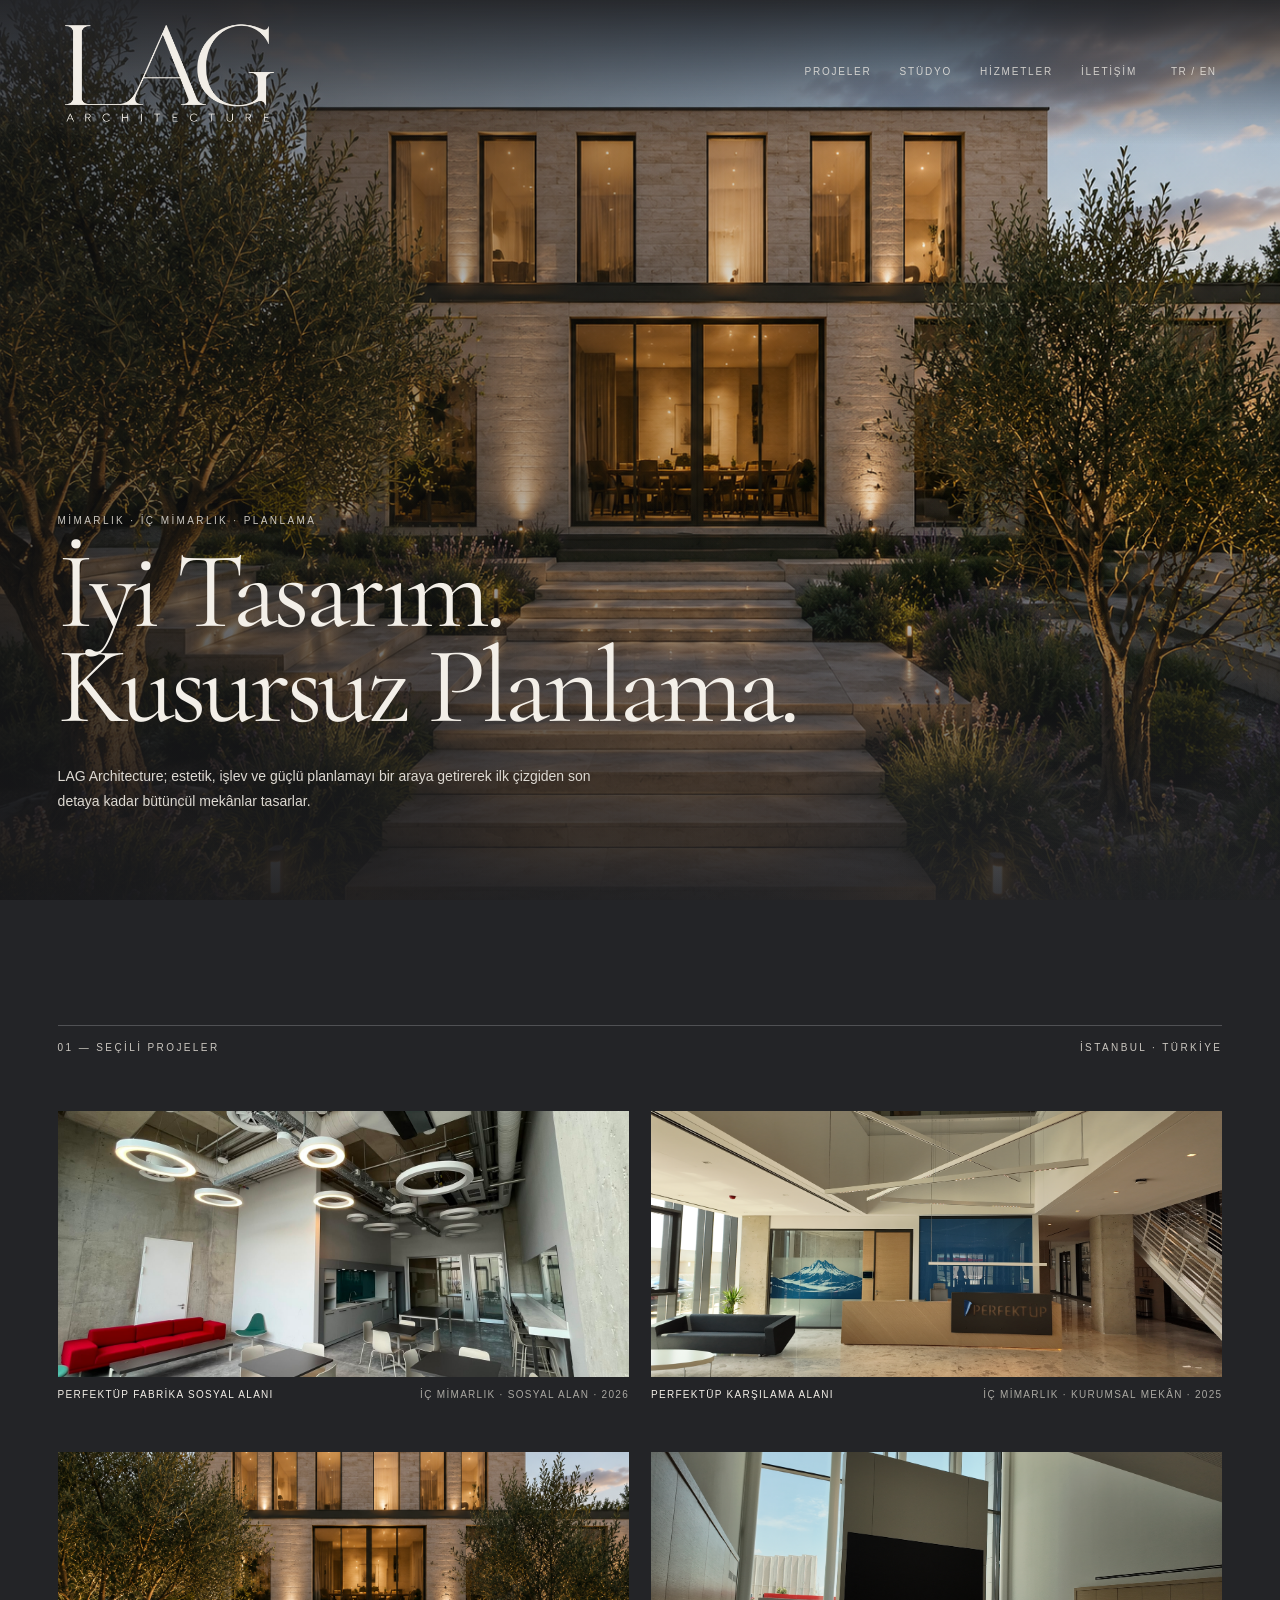
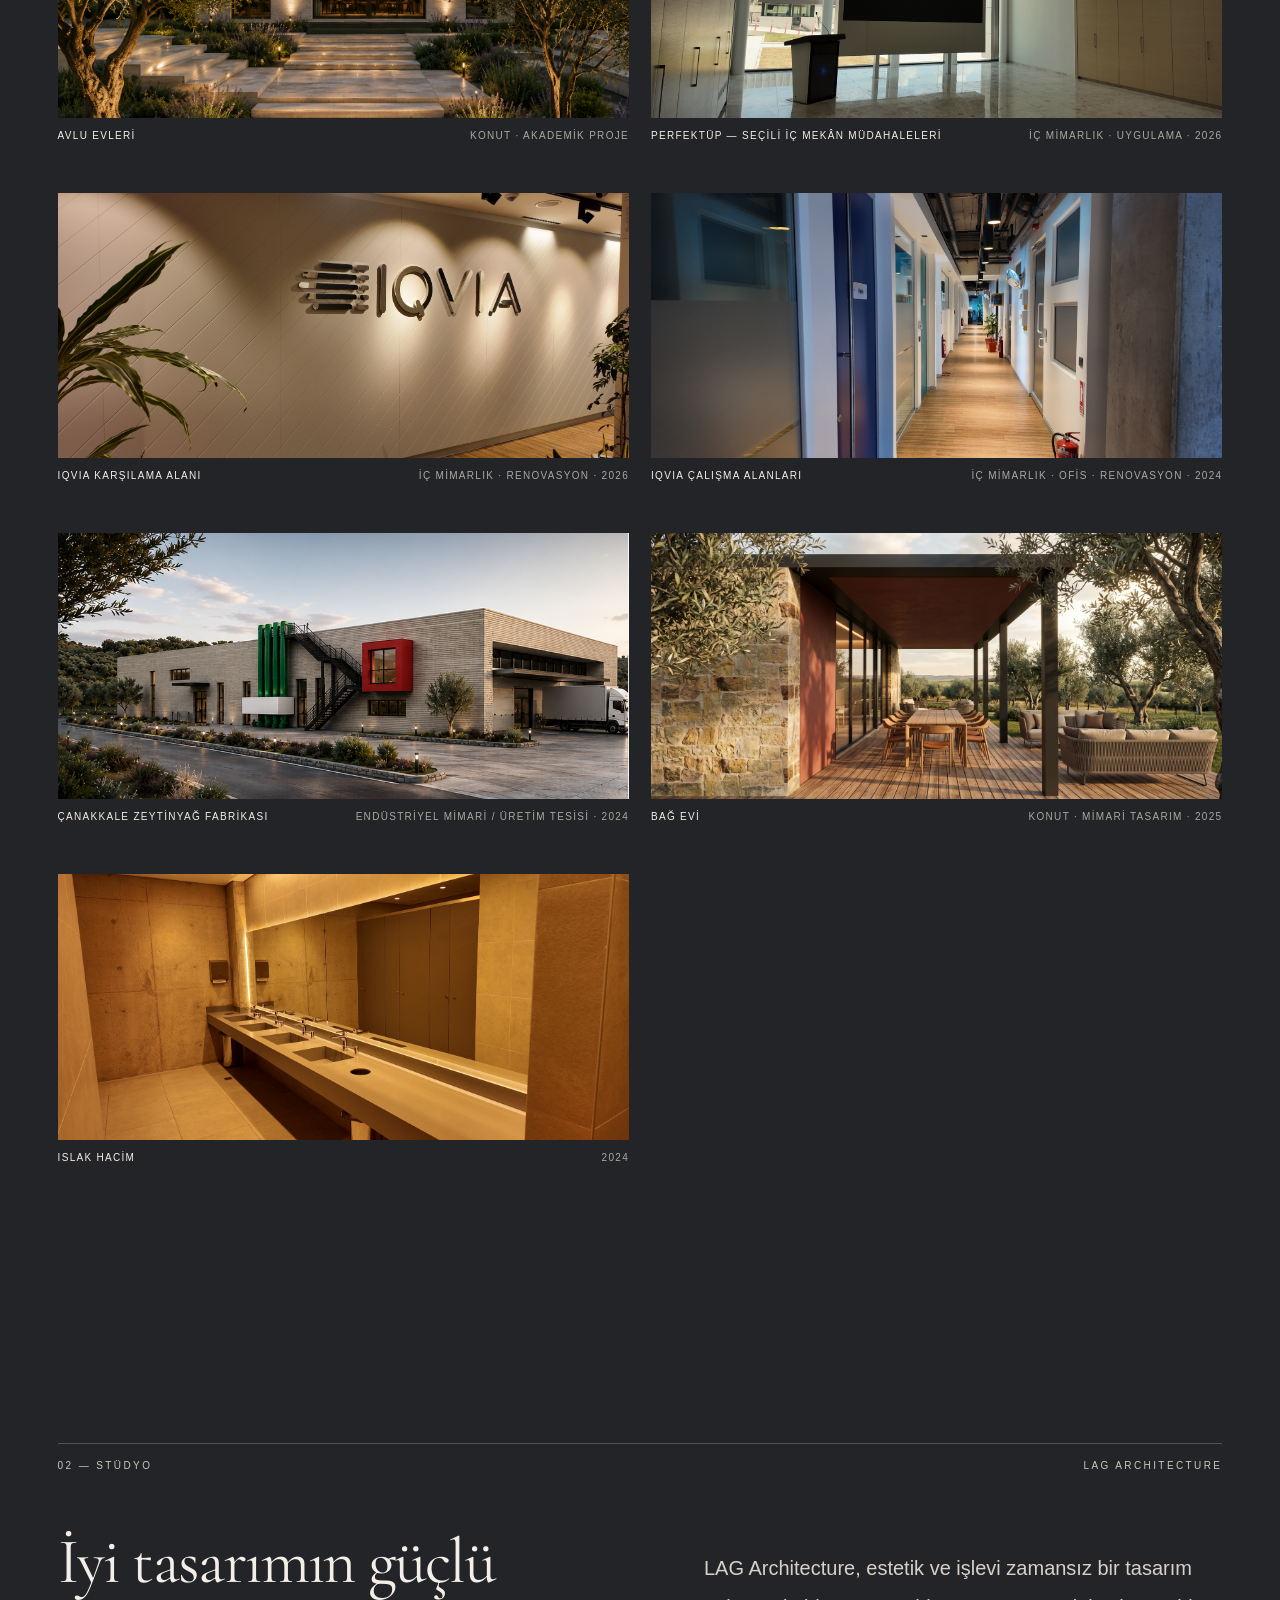
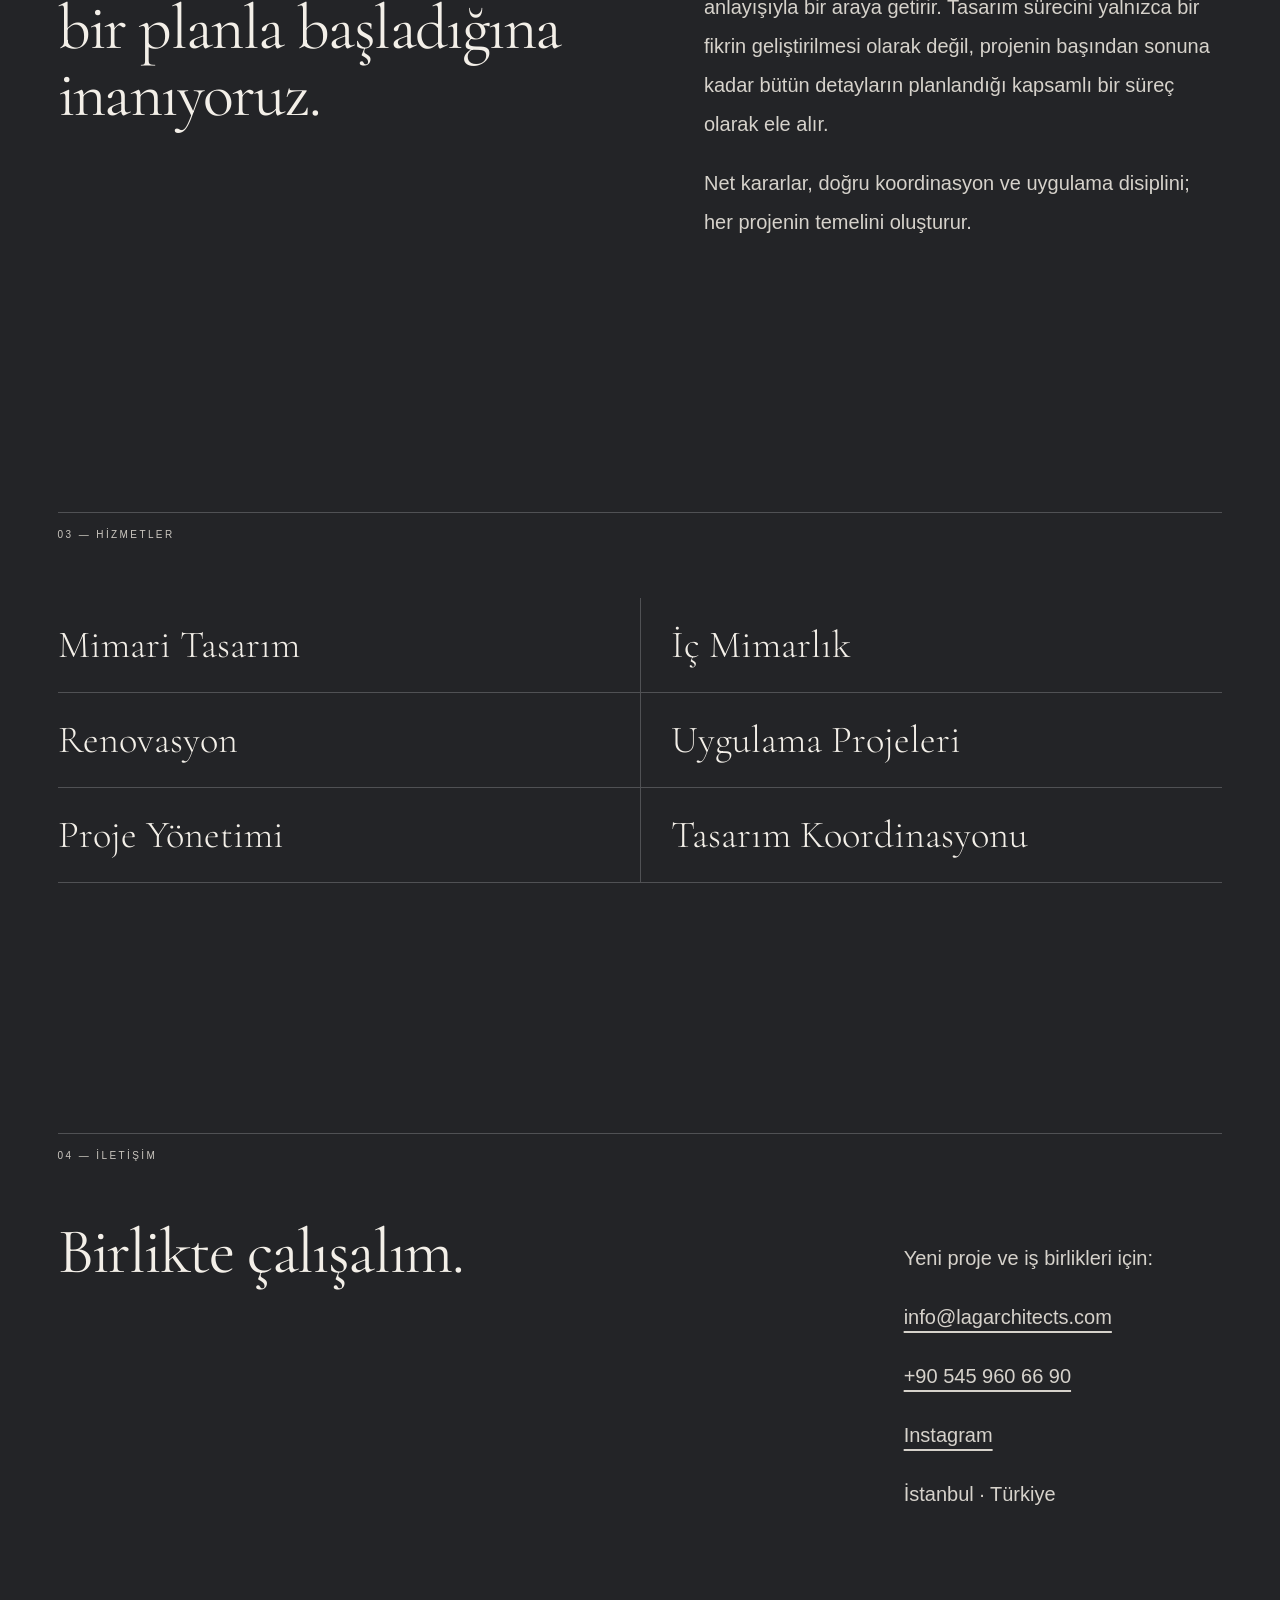
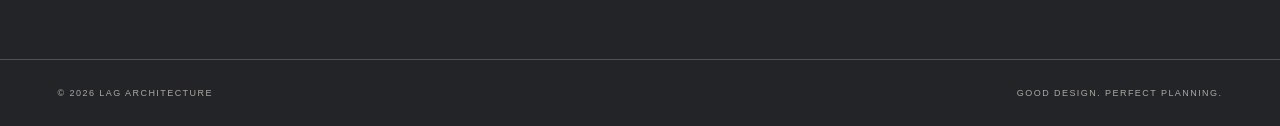
==== commit 744026e1: "Update title in index.html for clarity" ====
--- a/index.html
+++ b/index.html
@@ -3,7 +3,7 @@
 <head>
   <meta charset="utf-8">
   <meta name="viewport" content="width=device-width,initial-scale=1">
-  <title>LAG Architecture — İyi Tasarım. Kusursuz Planlama.</title>
+  <title>LAG Architecture | Mimarlık ve İç Mimarlık</title>
   <meta name="description" content="LAG Architecture — mimari tasarım, iç mimarlık, renovasyon ve proje yönetimi.">
   <link rel="stylesheet" href="styles.css">
 </head>
--- a/styles.css
+++ b/styles.css
@@ -1,3 +1,98 @@
-:root{--bg:#232427;--paper:#f3efe8;--muted:#aaa8a2;--line:#505154;--pad:4.5vw;--display-font:"Cormorant Garamond",Georgia,serif;--body-font:"Inter",Arial,Helvetica,sans-serif;--logo-width:140px;--logo-width-mobile:96px;--hero-title-max:128px;--section-title-max:74px;--service-title-max:42px;--body-size:15px;--hero-description-size:14px;--nav-size:10px;--meta-size:10px}*{box-sizing:border-box}html{scroll-behavior:smooth}body{margin:0;background:var(--bg);color:var(--paper);font-family:var(--body-font);font-weight:300}a{color:inherit;text-decoration:none}img{max-width:100%;display:block}header{position:fixed;inset:0 0 auto;z-index:20;height:92px;padding:0 var(--pad);display:flex;align-items:center;justify-content:space-between;background:linear-gradient(180deg,rgba(35,36,39,.95),rgba(35,36,39,0))}.brand{display:flex;align-items:center;gap:14px}.brand img{width:var(--logo-width);height:72px;object-fit:contain}.nav{display:flex;gap:28px;align-items:center;font-size:var(--nav-size);letter-spacing:.18em;text-transform:uppercase}.nav a,.lang{opacity:.78}.nav a:hover,.lang:hover{opacity:1}.lang{border:0;background:none;color:inherit;cursor:pointer;font-size:var(--nav-size);letter-spacing:.14em}.hero{height:100svh;min-height:680px;position:relative;background:url('assets/iqvia.jpg') center/cover}.hero:before{content:"";position:absolute;inset:0;background:linear-gradient(90deg,rgba(20,20,22,.65),rgba(20,20,22,.06) 70%),linear-gradient(0deg,rgba(35,36,39,.92),transparent 45%)}.hero-copy{position:absolute;left:var(--pad);bottom:8vh;max-width:1050px}.kicker,.label{font-size:10px;letter-spacing:.24em;text-transform:uppercase;color:#cbc7c0}.hero h1{font-family:var(--display-font);font-weight:400;font-size:clamp(48px,8.5vw,var(--hero-title-max));letter-spacing:-.045em;line-height:.87;margin:18px 0 30px}.hero p{max-width:560px;line-height:1.8;font-size:var(--hero-description-size);color:#ddd9d2}.section{padding:125px var(--pad)}.section-head{display:flex;justify-content:space-between;border-top:1px solid var(--line);padding-top:16px;margin-bottom:58px}.display{font-family:var(--display-font);font-weight:400;font-size:clamp(34px,5vw,var(--section-title-max));line-height:1.04;letter-spacing:-.025em}.intro{max-width:1000px}.grid{display:grid;grid-template-columns:repeat(12,1fr);gap:22px}.project{grid-column:span 6;margin-bottom:55px}.project:nth-child(3n+1){grid-column:span 8}.project:nth-child(3n+2){grid-column:span 4}.project figure{margin:0;overflow:hidden;background:#1d1e20}.project img{width:100%;aspect-ratio:4/3;object-fit:cover;transition:transform .6s ease,opacity .3s}.project:nth-child(3n+1) img{aspect-ratio:16/10}.project:hover img{transform:scale(1.018);opacity:.88}.meta{display:flex;justify-content:space-between;gap:20px;margin-top:13px;font-size:var(--meta-size);letter-spacing:.13em;text-transform:uppercase}.meta span:last-child{color:var(--muted);text-align:right}.studio{display:grid;grid-template-columns:1fr 1fr;gap:10vw}.copy{font-size:var(--body-size);line-height:1.95;color:#d6d2cb}.services{display:grid;grid-template-columns:1fr 1fr}.service{padding:24px 0;border-bottom:1px solid var(--line);font-family:var(--display-font);font-size:clamp(22px,3vw,var(--service-title-max))}.service:nth-child(odd){padding-right:30px}.service:nth-child(even){padding-left:30px;border-left:1px solid var(--line)}.contact{display:grid;grid-template-columns:1.4fr .6fr;gap:8vw}.contact a{text-decoration:underline;text-underline-offset:7px}.footer{border-top:1px solid var(--line);padding:28px var(--pad);display:flex;justify-content:space-between;font-size:9px;letter-spacing:.16em;color:var(--muted)}
-.project-hero{padding:180px var(--pad) 70px}.project-hero h1{margin:15px 0 28px}.facts{display:flex;gap:35px;flex-wrap:wrap;font-size:10px;letter-spacing:.15em;text-transform:uppercase;color:var(--muted)}.cover{width:100%;height:min(76vw,900px);object-fit:cover}.project-body{display:grid;grid-template-columns:.7fr 1.3fr;gap:10vw}.gallery{padding:0 var(--pad) 120px;display:grid;grid-template-columns:1fr 1fr;gap:22px}.gallery img{width:100%;height:auto}.gallery img:nth-child(3n+1){grid-column:1/-1}.back{display:inline-block;margin-top:30px;font-size:10px;letter-spacing:.18em;text-transform:uppercase}
-@media(max-width:760px){:root{--pad:5.5vw}header{height:74px}.brand img{width:var(--logo-width-mobile);height:54px}.brand span{display:none}.nav{gap:12px}.nav a:nth-child(2),.nav a:nth-child(3){display:none}.hero{min-height:620px}.section{padding:90px var(--pad)}.section-head{margin-bottom:40px}.grid,.studio,.services,.contact,.project-body{display:block}.project,.project:nth-child(n){margin-bottom:45px}.project img,.project:nth-child(n) img{aspect-ratio:4/3}.studio>*+*{margin-top:35px}.service:nth-child(n){padding:20px 0;border-left:0}.contact>*+*{margin-top:55px}.gallery{grid-template-columns:1fr;gap:12px;padding-bottom:80px}.gallery img:nth-child(n){grid-column:auto}.footer{flex-direction:column;gap:12px}}
+:root{--bg:#232427;--paper:#f3efe8;--muted:#aaa8a2;--line:#505154;--pad:4.5vw;--display-font:"Cormorant Garamond",Georgia,serif;--body-font:"Inter",Arial,Helvetica,sans-serif;--logo-width:220px;--logo-height:140px;--logo-width-mobile:110px;--logo-height-mobile:80px;--hero-title-max:128px;--section-title-max:74px;--service-title-max:42px;--body-size:15px;--hero-description-size:14px;--nav-size:10px;--meta-size:10px}*{box-sizing:border-box}html{scroll-behavior:smooth}body{margin:0;background:var(--bg);color:var(--paper);font-family:var(--body-font);font-weight:300}a{color:inherit;text-decoration:none}img{max-width:100%;display:block}header{position:fixed;inset:0 0 auto;z-index:20;min-height:92px;padding:10px var(--pad);display:flex;align-items:center;justify-content:space-between;background:linear-gradient(180deg,rgba(35,36,39,.95),rgba(35,36,39,0))}.brand{display:flex;align-items:center;gap:14px}.brand img{width:var(--logo-width);height:auto;max-height:var(--logo-height);object-fit:contain}.nav{display:flex;gap:28px;align-items:center;font-size:var(--nav-size);letter-spacing:.18em;text-transform:uppercase}.nav a,.lang{opacity:.78}.nav a:hover,.lang:hover{opacity:1}.lang{border:0;background:none;color:inherit;cursor:pointer;font-size:var(--nav-size);letter-spacing:.14em}.hero{height:100svh;min-height:680px;position:relative;background:url('assets/iqvia.jpg') center/cover}.hero:before{content:"";position:absolute;inset:0;background:linear-gradient(90deg,rgba(20,20,22,.65),rgba(20,20,22,.06) 70%),linear-gradient(0deg,rgba(35,36,39,.92),transparent 45%)}.hero-copy{position:absolute;left:var(--pad);bottom:8vh;max-width:1050px}.kicker,.label{font-size:10px;letter-spacing:.24em;text-transform:uppercase;color:#cbc7c0}.hero h1{font-family:var(--display-font);font-weight:400;font-size:clamp(48px,8.5vw,var(--hero-title-max));letter-spacing:-.045em;line-height:.87;margin:18px 0 30px}.hero p{max-width:560px;line-height:1.8;font-size:var(--hero-description-size);color:#ddd9d2}.section{padding:125px var(--pad)}.section-head{display:flex;justify-content:space-between;border-top:1px solid var(--line);padding-top:16px;margin-bottom:58px}.display{font-family:var(--display-font);font-weight:400;font-size:clamp(34px,5vw,var(--section-title-max));line-height:1.04;letter-spacing:-.025em}.intro{max-width:1000px}.grid{display:grid;grid-template-columns:repeat(12,1fr);gap:22px}.project{grid-column:span 6;margin-bottom:55px}.project:nth-child(n){grid-column:span 6}.project figure{margin:0;overflow:hidden;background:#1d1e20;aspect-ratio:4/3}.project img{width:100%;height:100%;aspect-ratio:auto;object-fit:cover;transition:transform .6s ease,opacity .3s}.project:nth-child(n) img{aspect-ratio:auto}.project:hover img{transform:scale(1.018);opacity:.88}.meta{display:flex;justify-content:space-between;gap:20px;margin-top:13px;font-size:var(--meta-size);letter-spacing:.13em;text-transform:uppercase}.meta span:last-child{color:var(--muted);text-align:right}.studio{display:grid;grid-template-columns:1fr 1fr;gap:10vw}.copy{font-size:var(--body-size);line-height:1.95;color:#d6d2cb}.services{display:grid;grid-template-columns:1fr 1fr}.service{padding:24px 0;border-bottom:1px solid var(--line);font-family:var(--display-font);font-size:clamp(22px,3vw,var(--service-title-max))}.service:nth-child(odd){padding-right:30px}.service:nth-child(even){padding-left:30px;border-left:1px solid var(--line)}.contact{display:grid;grid-template-columns:1.4fr .6fr;gap:8vw}.contact a{text-decoration:underline;text-underline-offset:7px}.footer{border-top:1px solid var(--line);padding:28px var(--pad);display:flex;justify-content:space-between;font-size:9px;letter-spacing:.16em;color:var(--muted)}
+.project-hero{padding:180px var(--pad) 70px}.project-hero h1{margin:15px 0 28px}.facts{display:flex;gap:35px;flex-wrap:wrap;font-size:10px;letter-spacing:.15em;text-transform:uppercase;color:var(--muted)}.cover{width:100%;height:min(76vw,900px);object-fit:cover}.project-body{display:grid;grid-template-columns:.7fr 1.3fr;gap:10vw}.gallery{padding:0 var(--pad) 120px;display:flex;flex-wrap:wrap;gap:28px 22px;align-items:flex-start}.gallery-item{margin:0;width:100%;display:flex;flex-direction:column}.gallery-item img{display:block;height:auto;max-width:100%}.gallery-item.size-full img{width:100%}.gallery-item.size-large img{width:75%}.gallery-item.size-medium img{width:58%}.gallery-item.size-small img{width:40%}.gallery-item.size-pair{width:calc(50% - 11px)}.gallery-item.size-pair img{width:100%}.gallery-item.align-left{align-items:flex-start}.gallery-item.align-center{align-items:center}.gallery-item.align-right{align-items:flex-end}.gallery-item figcaption{width:min(100%,720px);margin-top:9px;font-size:10px;line-height:1.5;letter-spacing:.08em;color:var(--muted)}.back{display:inline-block;margin-top:30px;font-size:10px;letter-spacing:.18em;text-transform:uppercase}
+@media(max-width:760px){:root{--pad:5.5vw}header{min-height:74px;padding-top:8px;padding-bottom:8px}.brand img{width:var(--logo-width-mobile);height:auto;max-height:var(--logo-height-mobile)}.brand span{display:none}.nav{gap:12px}.nav a:nth-child(2),.nav a:nth-child(3){display:none}.hero{min-height:620px}.section{padding:90px var(--pad)}.section-head{margin-bottom:40px}.grid,.studio,.services,.contact,.project-body{display:block}.project,.project:nth-child(n){margin-bottom:45px}.project img,.project:nth-child(n) img{aspect-ratio:4/3}.studio>*+*{margin-top:35px}.service:nth-child(n){padding:20px 0;border-left:0}.contact>*+*{margin-top:55px}.gallery{gap:14px;padding-bottom:80px}.gallery-item.size-full,.gallery-item.size-large,.gallery-item.size-medium,.gallery-item.size-small,.gallery-item.size-pair{width:100%}.gallery-item.size-full img,.gallery-item.size-large img,.gallery-item.size-medium img,.gallery-item.size-small img,.gallery-item.size-pair img{width:100%}.footer{flex-direction:column;gap:12px}}
+
+/* V10 HOME PROJECT GRID — FORCE 2 EQUAL COLUMNS */
+@media (min-width: 761px){
+  #projects .grid,
+  .projects .grid,
+  .grid{
+    display:grid !important;
+    grid-template-columns:repeat(2,minmax(0,1fr)) !important;
+    gap:22px !important;
+  }
+  #projects .project,
+  .projects .project,
+  .grid > .project,
+  .project,
+  .project:nth-child(n),
+  .project:nth-child(3n+1),
+  .project:nth-child(3n+2),
+  .project:nth-child(3n+3){
+    grid-column:auto !important;
+    width:auto !important;
+    max-width:none !important;
+    margin-bottom:55px !important;
+  }
+  .project figure,
+  .project:nth-child(n) figure{
+    width:100% !important;
+    aspect-ratio:4/3 !important;
+    overflow:hidden !important;
+  }
+  .project figure img,
+  .project img,
+  .project:nth-child(n) img{
+    width:100% !important;
+    height:100% !important;
+    aspect-ratio:auto !important;
+    object-fit:cover !important;
+  }
+}
+
+@media (max-width:760px){
+  #projects .grid,
+  .projects .grid,
+  .grid{display:block !important;}
+  .project,
+  .project:nth-child(n){width:100% !important;max-width:none !important;}
+  .project figure{aspect-ratio:4/3 !important;}
+  .project figure img{width:100% !important;height:100% !important;object-fit:cover !important;}
+}
+
+
+/* V11 — COMPACT EDITORIAL PROJECT GRID */
+@media (min-width: 761px){
+  #projects .grid,
+  .projects .grid,
+  .grid{
+    grid-template-columns:repeat(2,minmax(0,1fr)) !important;
+    gap:22px !important;
+  }
+
+  #projects .project,
+  .projects .project,
+  .grid > .project,
+  .project,
+  .project:nth-child(n){
+    grid-column:auto !important;
+    margin-bottom:30px !important;
+  }
+
+  .project figure,
+  .project:nth-child(n) figure{
+    width:100% !important;
+    aspect-ratio:2.15 / 1 !important;
+    overflow:hidden !important;
+    background:#1d1e20;
+  }
+
+  .project figure img,
+  .project img,
+  .project:nth-child(n) img{
+    width:100% !important;
+    height:100% !important;
+    object-fit:cover !important;
+  }
+
+  .project .meta{
+    margin-top:12px !important;
+  }
+}
+
+/* Mobile stays more generous so images remain readable */
+@media (max-width:760px){
+  .project figure{
+    aspect-ratio:4/3 !important;
+  }
+}
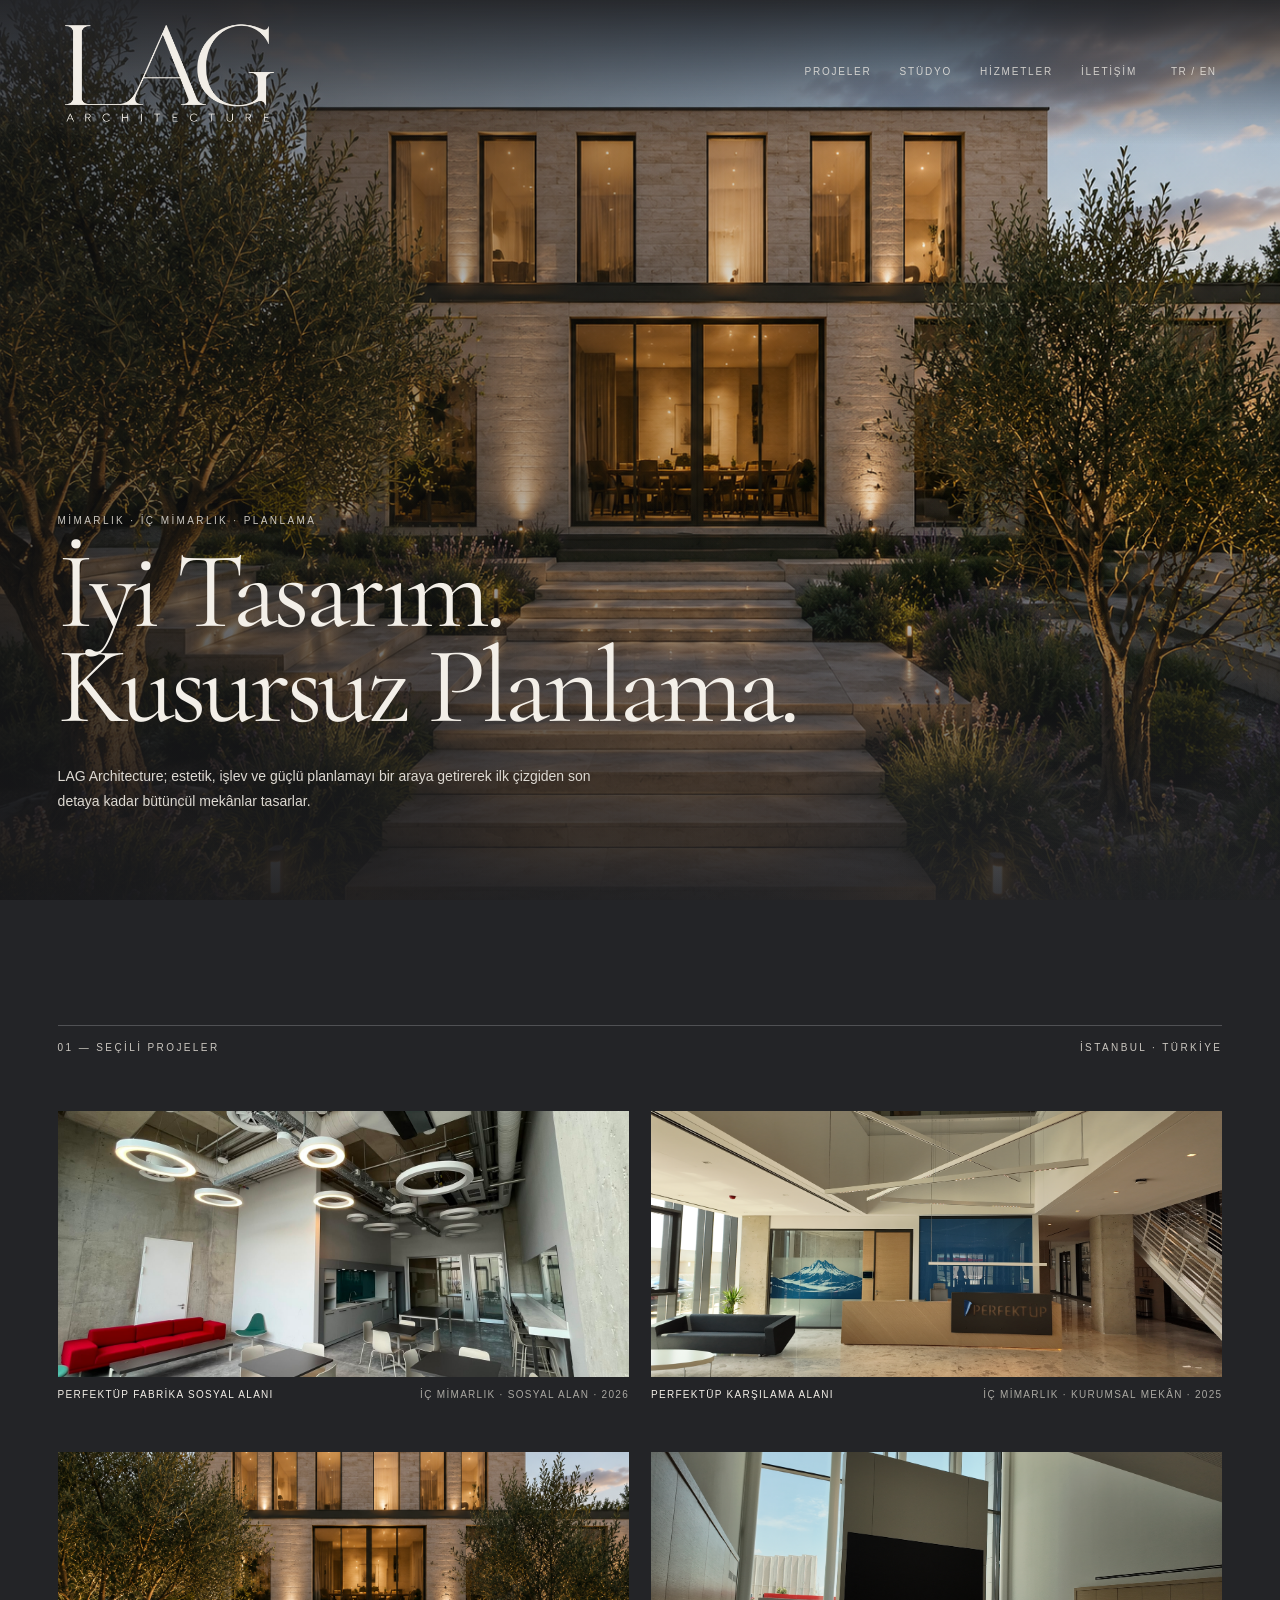
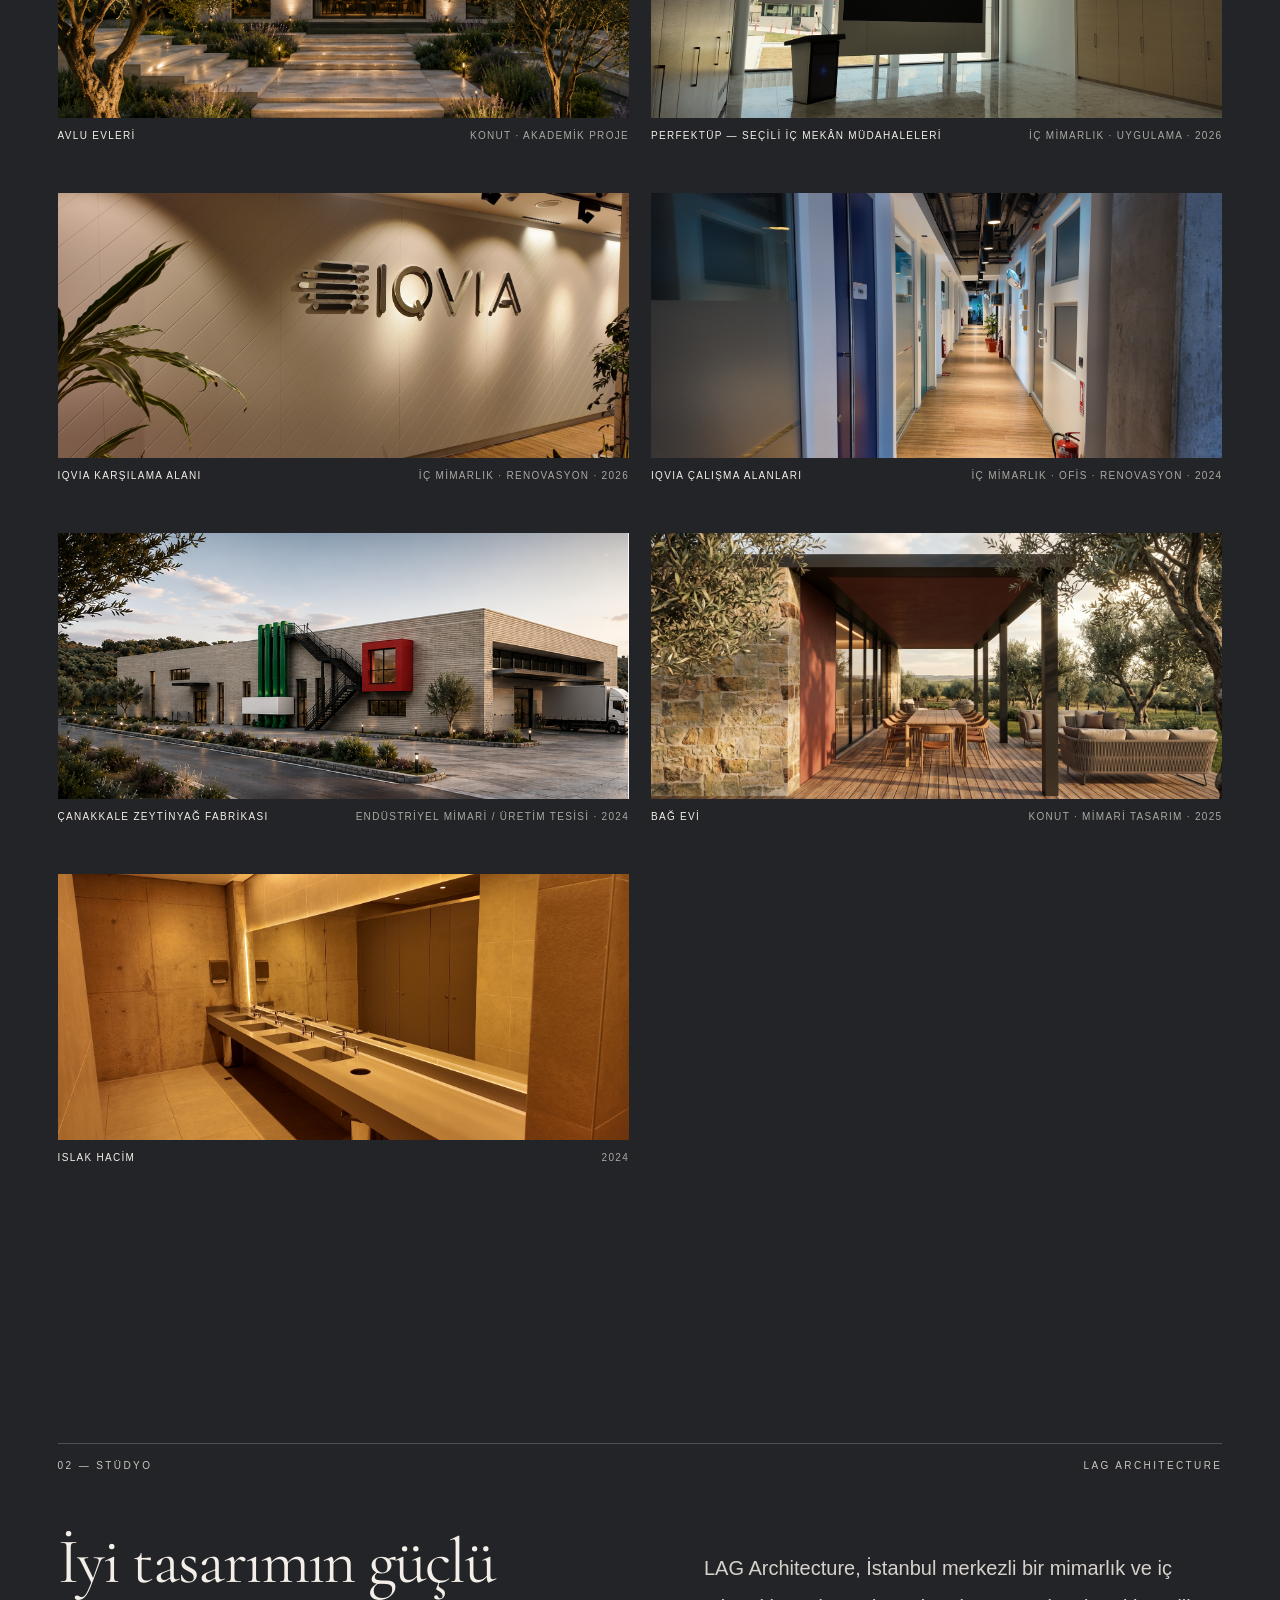
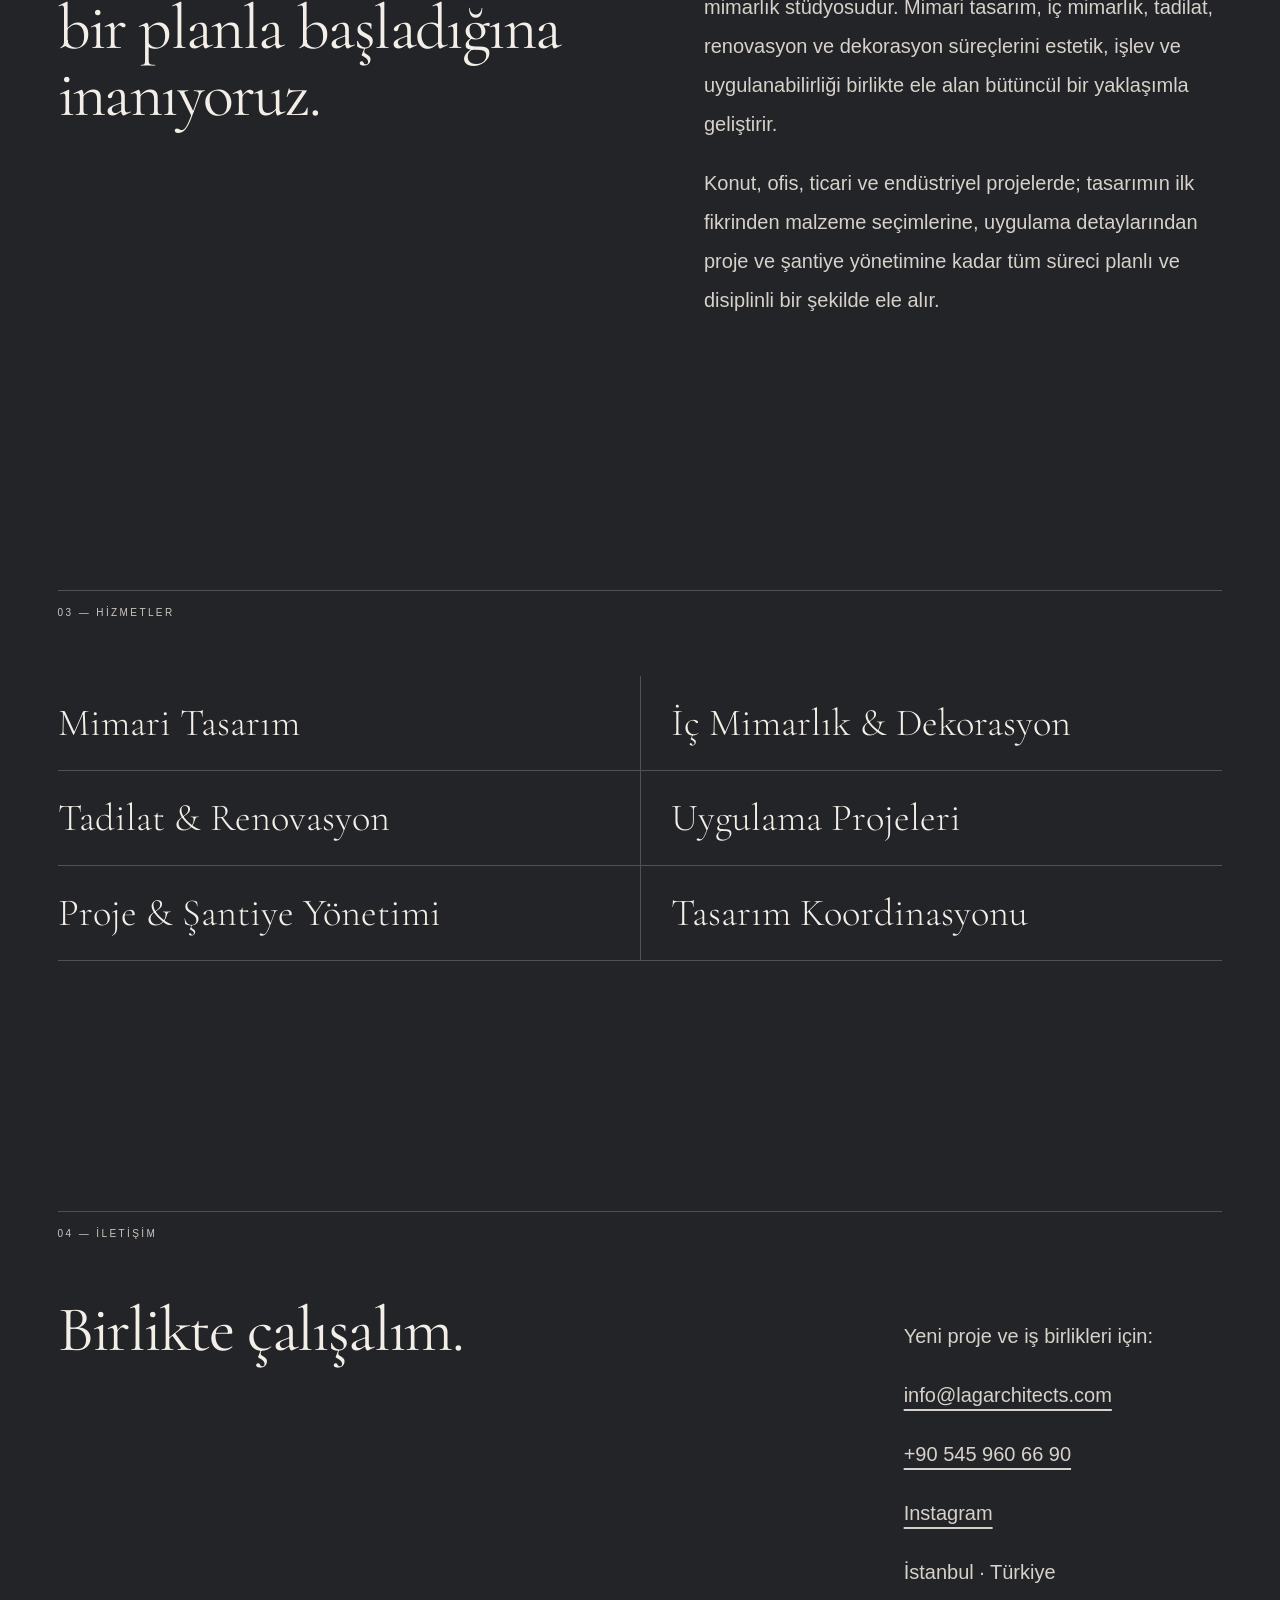
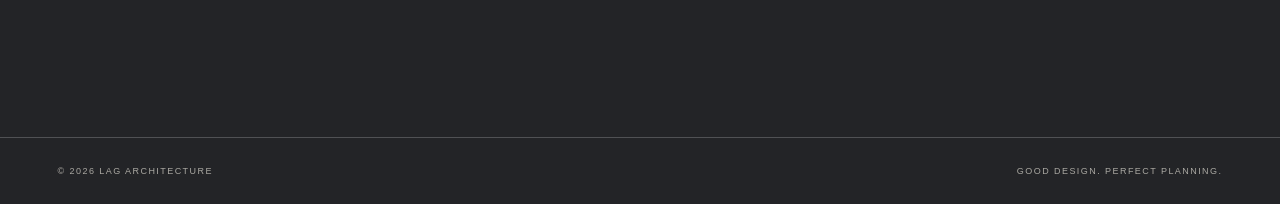
==== commit 50aa1389: "Add favicon link to index.html" ====
--- a/index.html
+++ b/index.html
@@ -3,8 +3,9 @@
 <head>
   <meta charset="utf-8">
   <meta name="viewport" content="width=device-width,initial-scale=1">
-  <title>LAG Architecture | Mimarlık ve İç Mimarlık</title>
-  <meta name="description" content="LAG Architecture — mimari tasarım, iç mimarlık, renovasyon ve proje yönetimi.">
+  <title>LAG Architecture | Mimarlık ve İç Mimarlık – İstanbul</title>
+  <meta name="description" content="LAG Architecture; mimari tasarım, iç mimarlık, renovasyon ve proje yönetimi alanlarında İstanbul merkezli tasarım ve uygulama hizmetleri sunar.">
+  <link rel="icon" href="/favicon.png" type="image/png">
   <link rel="stylesheet" href="styles.css">
 </head>
 <body>
